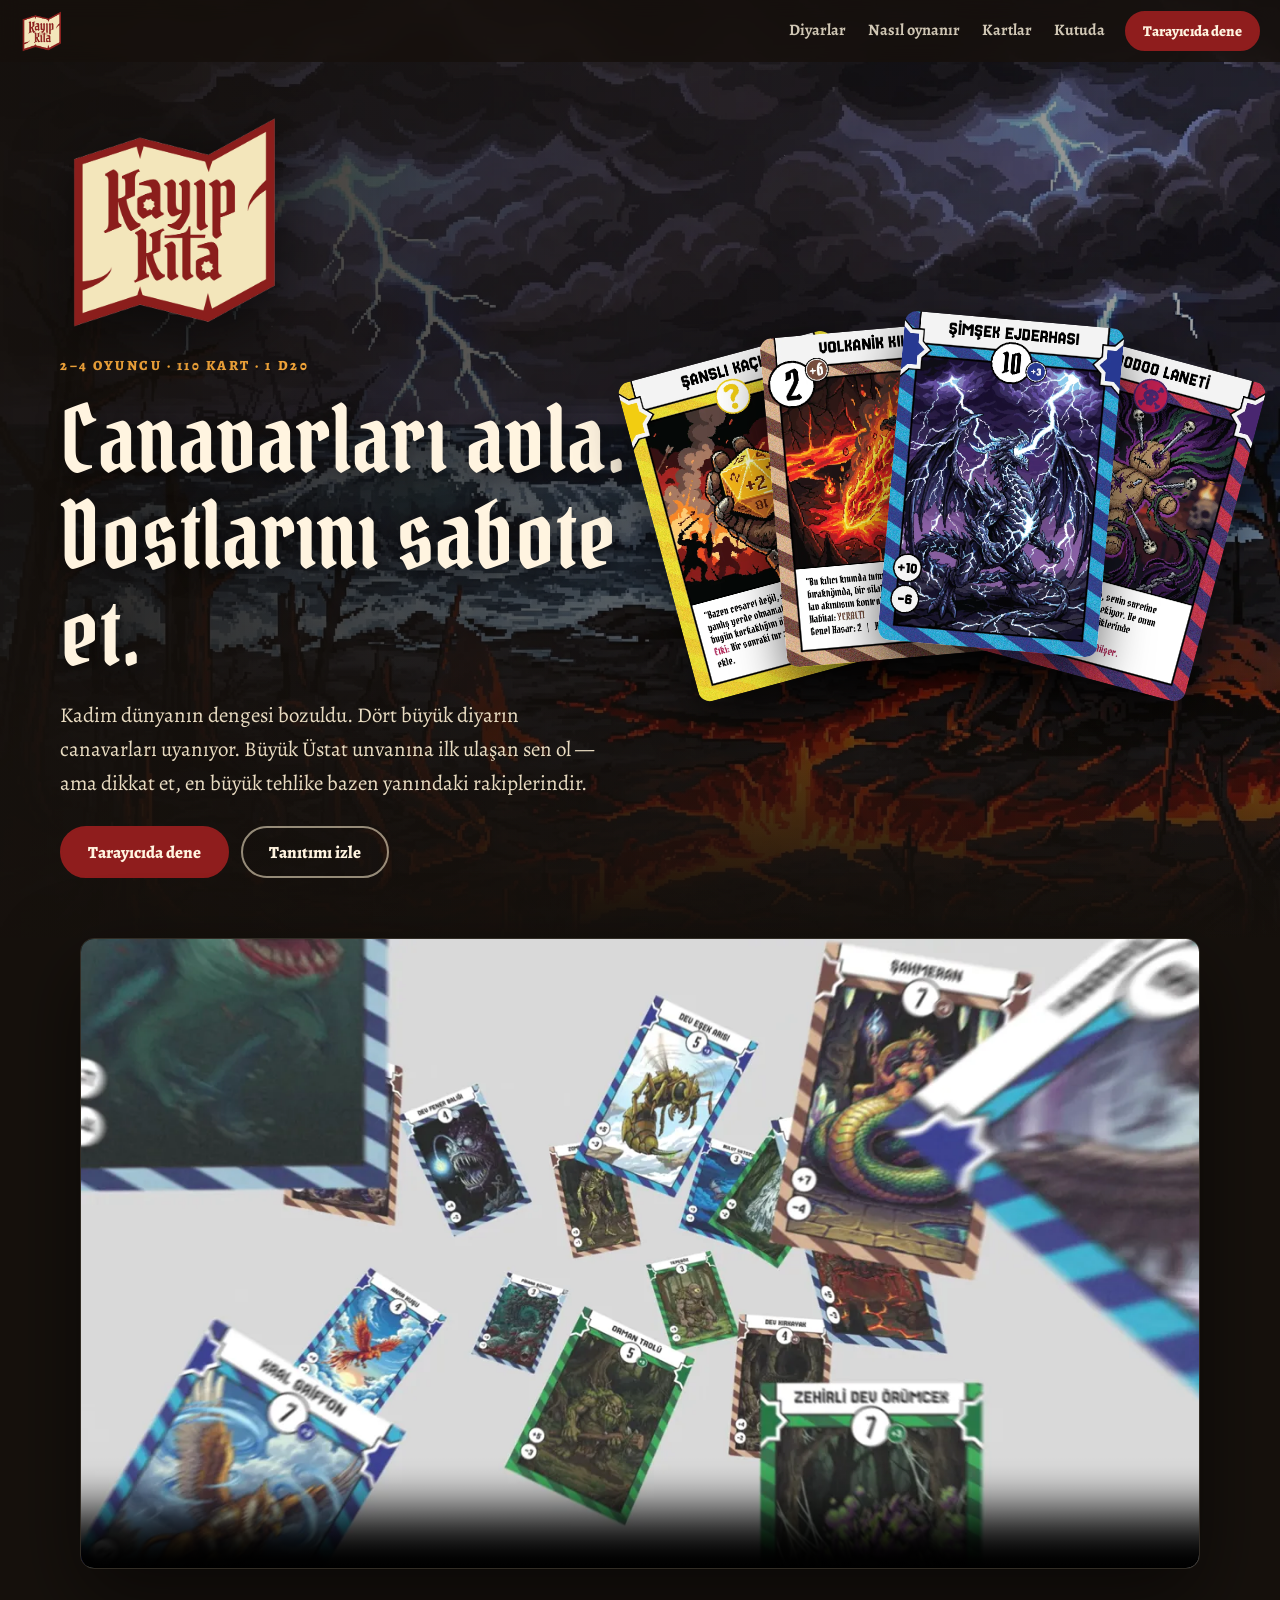
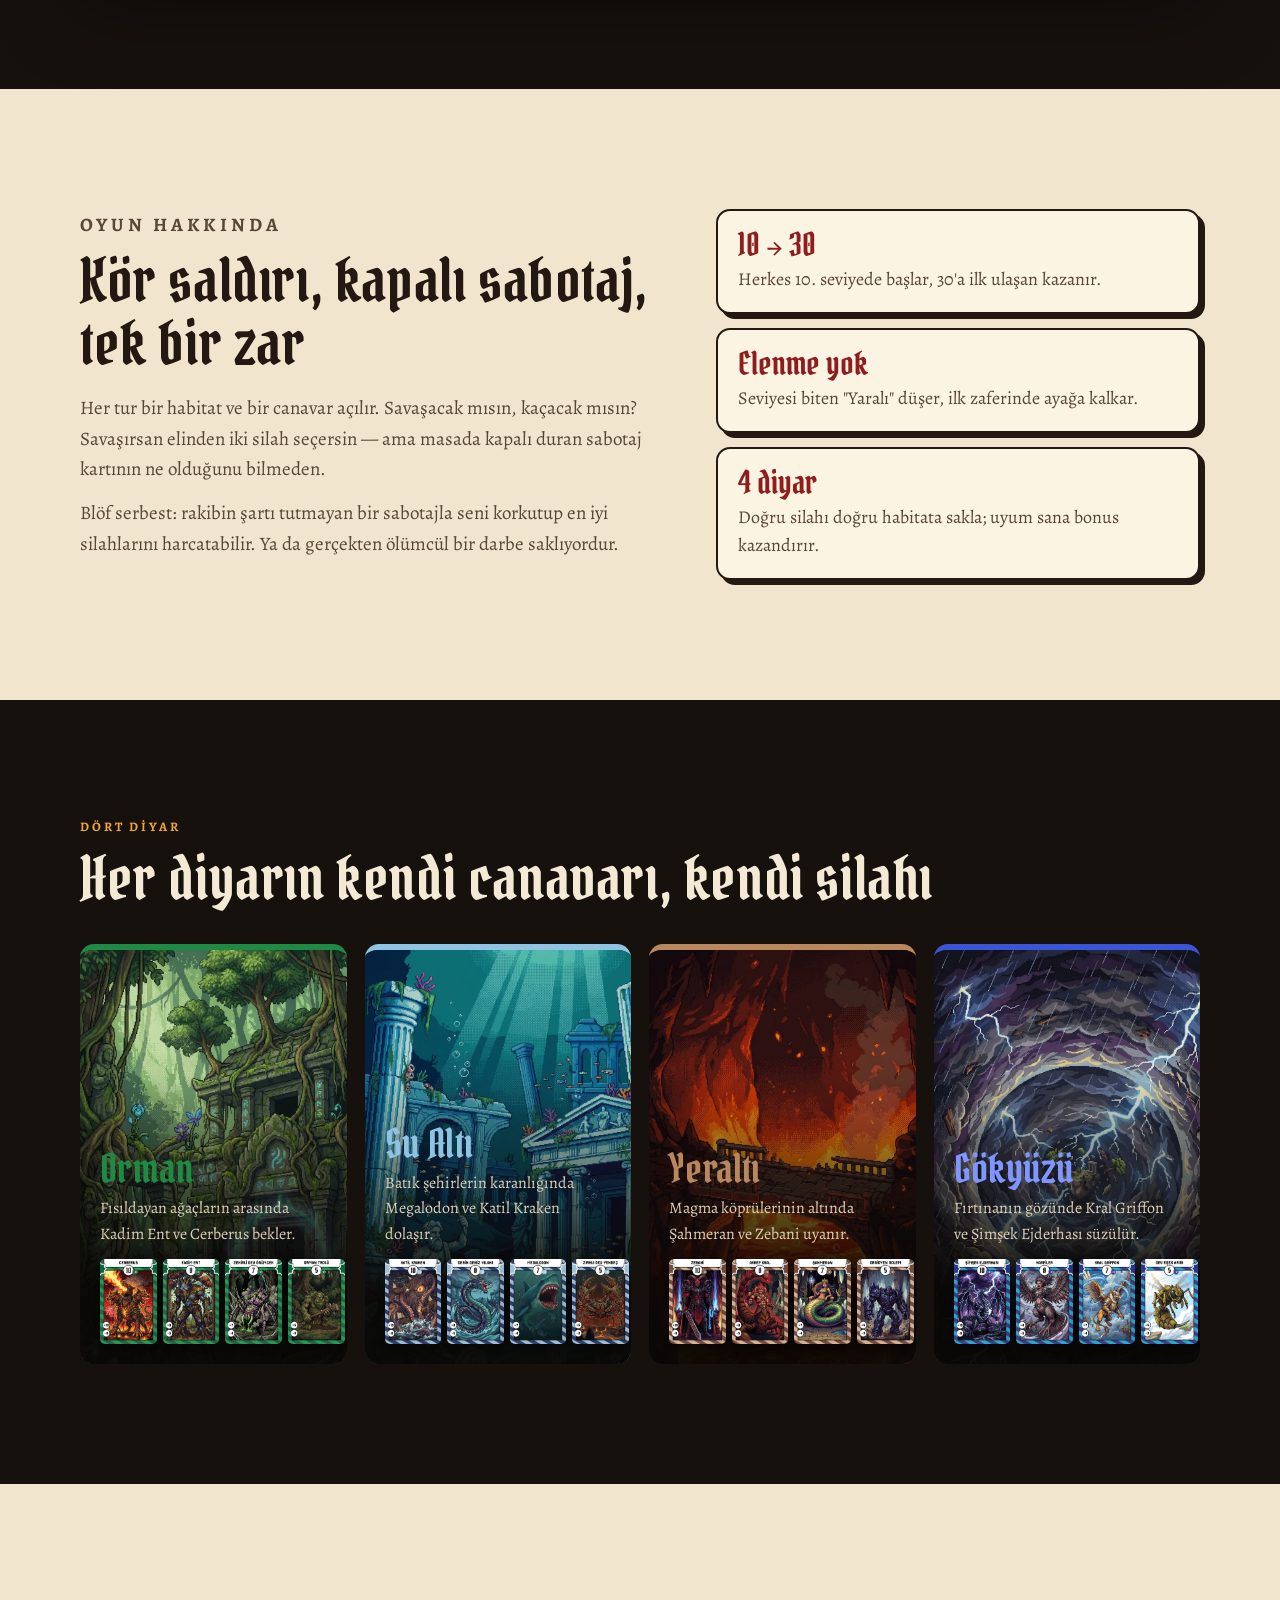
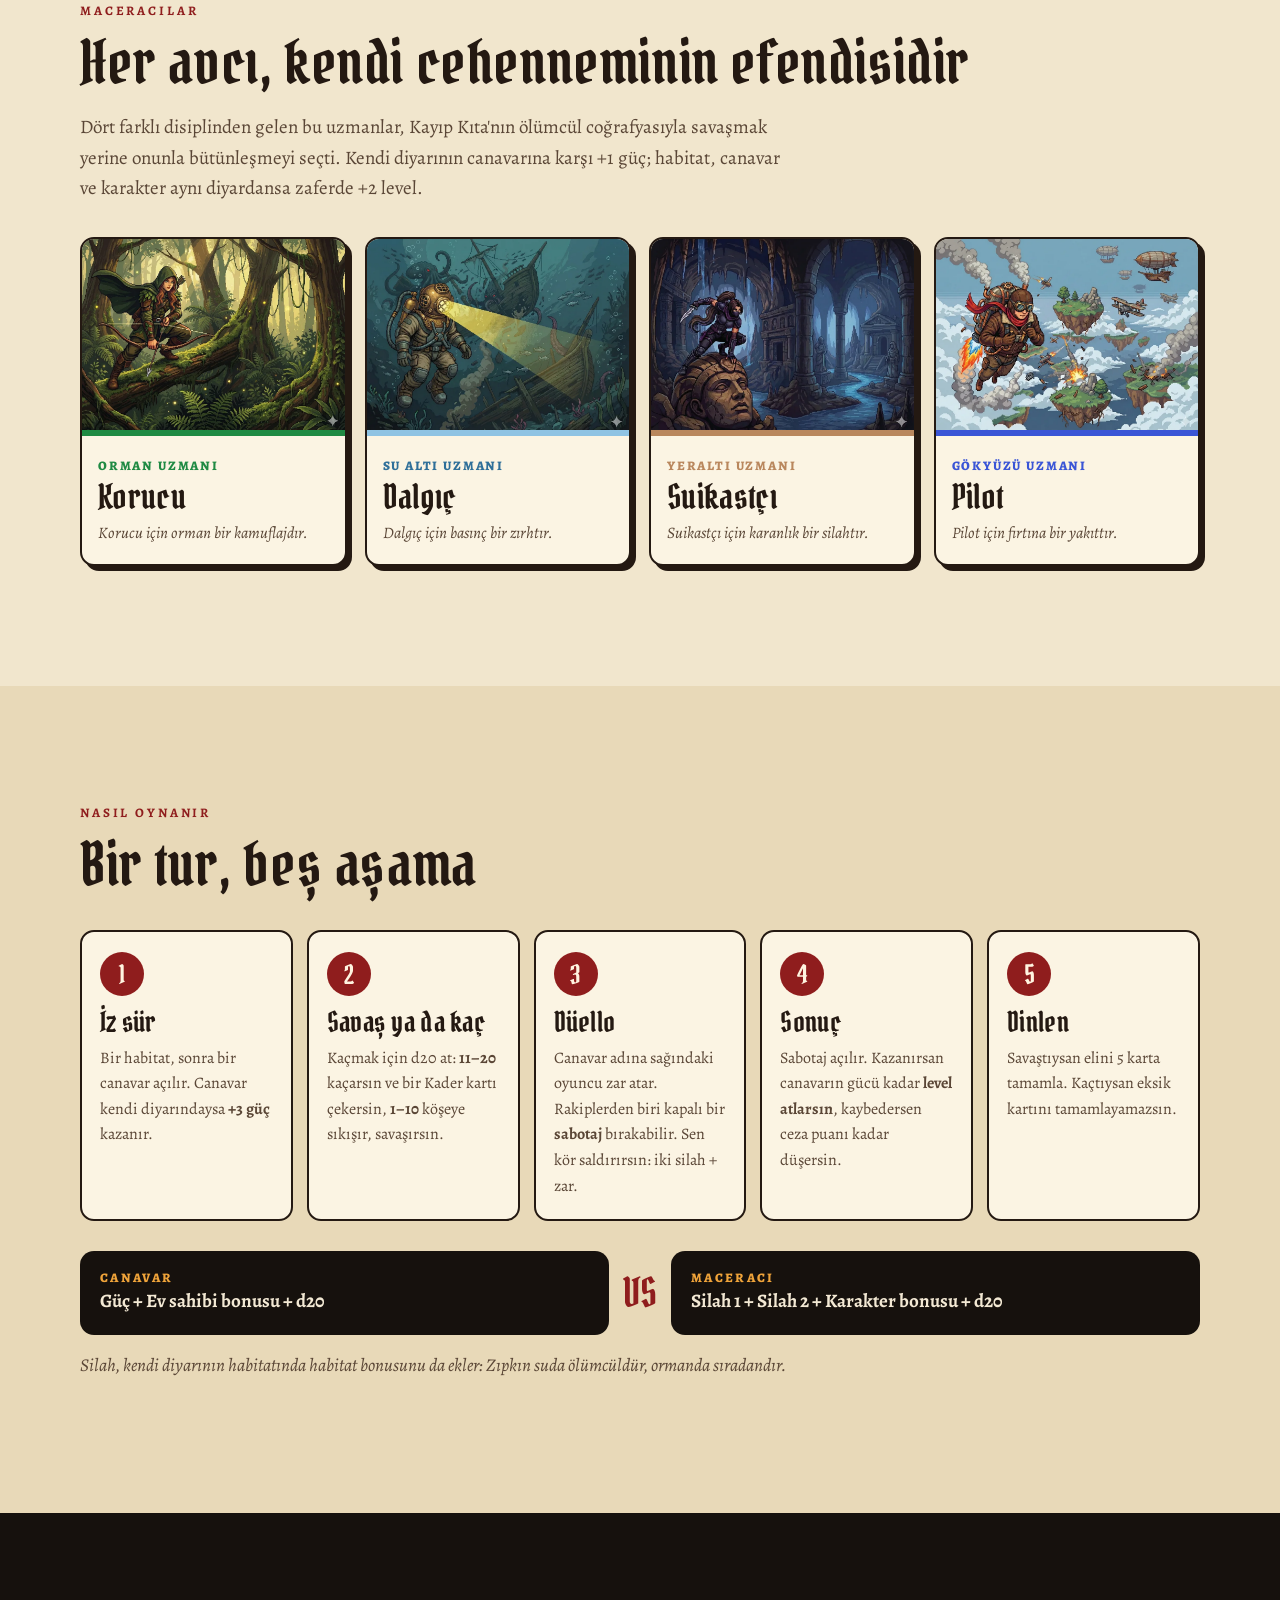
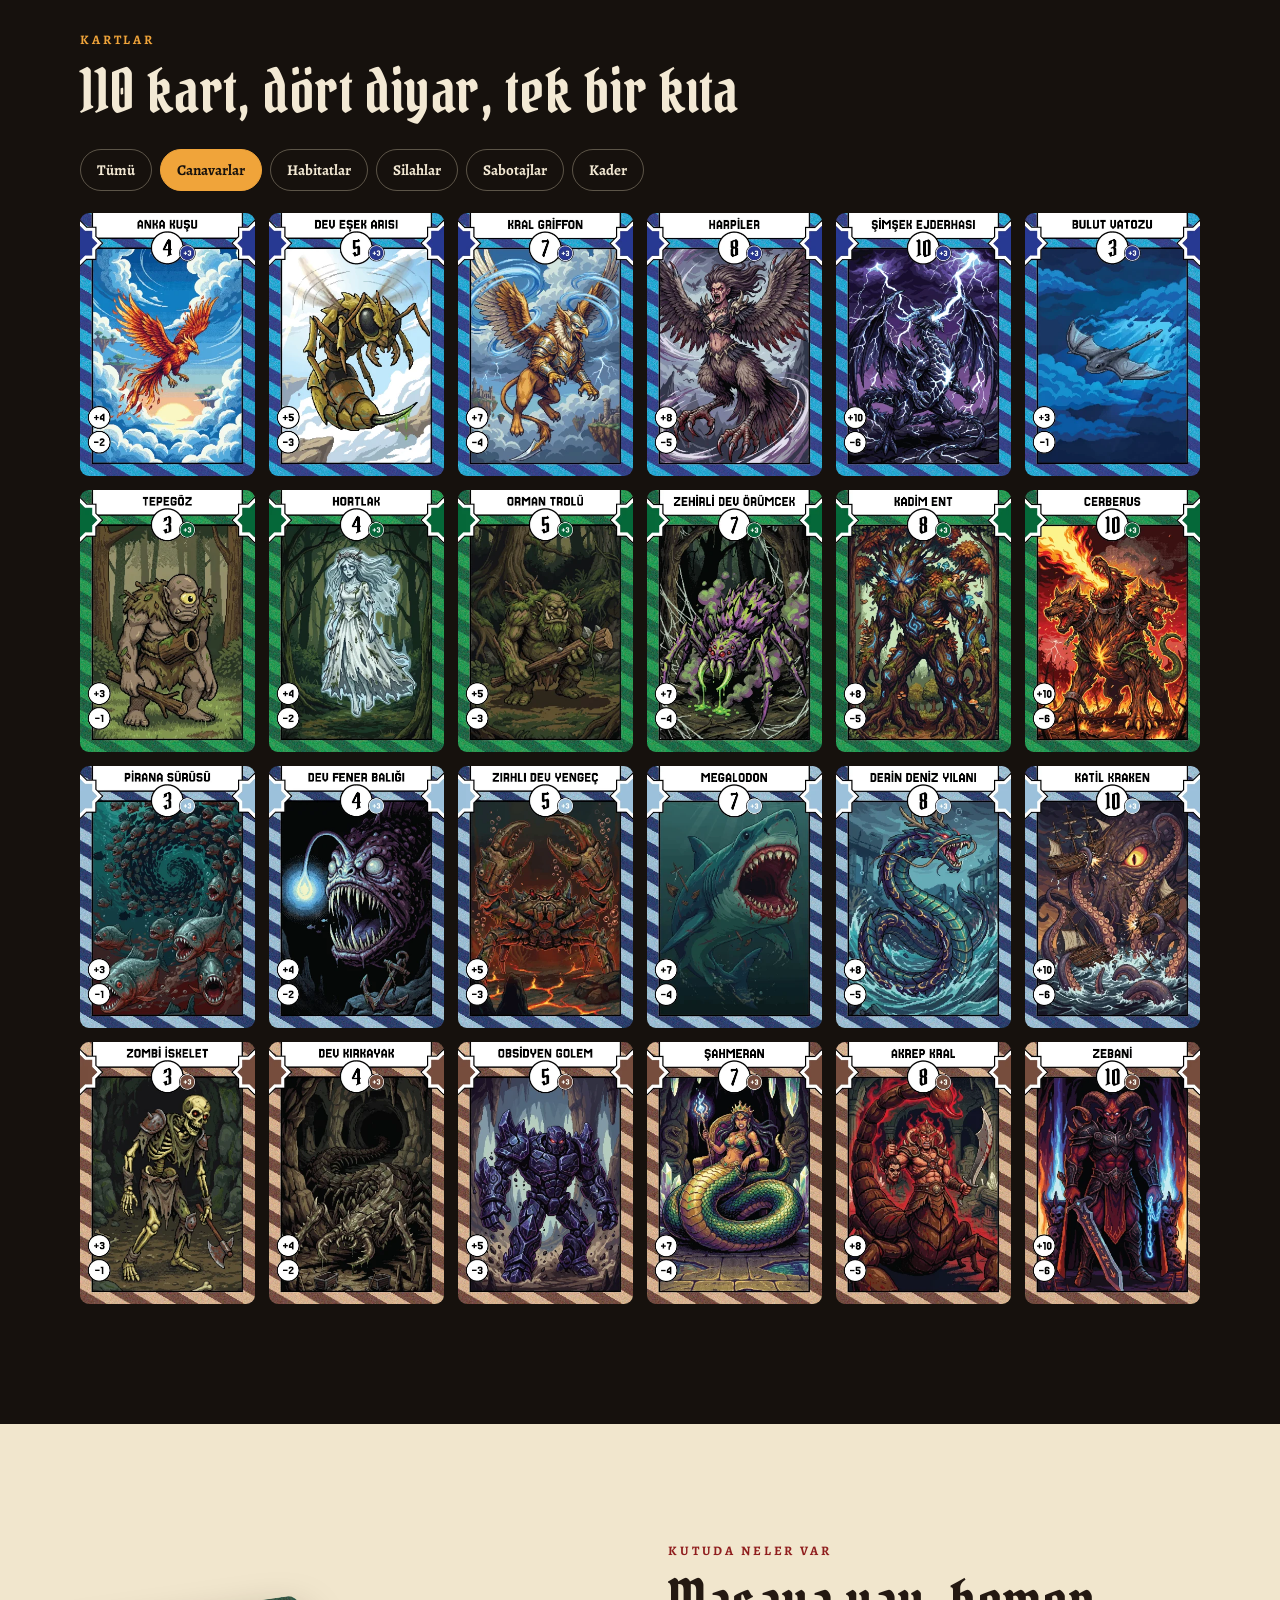
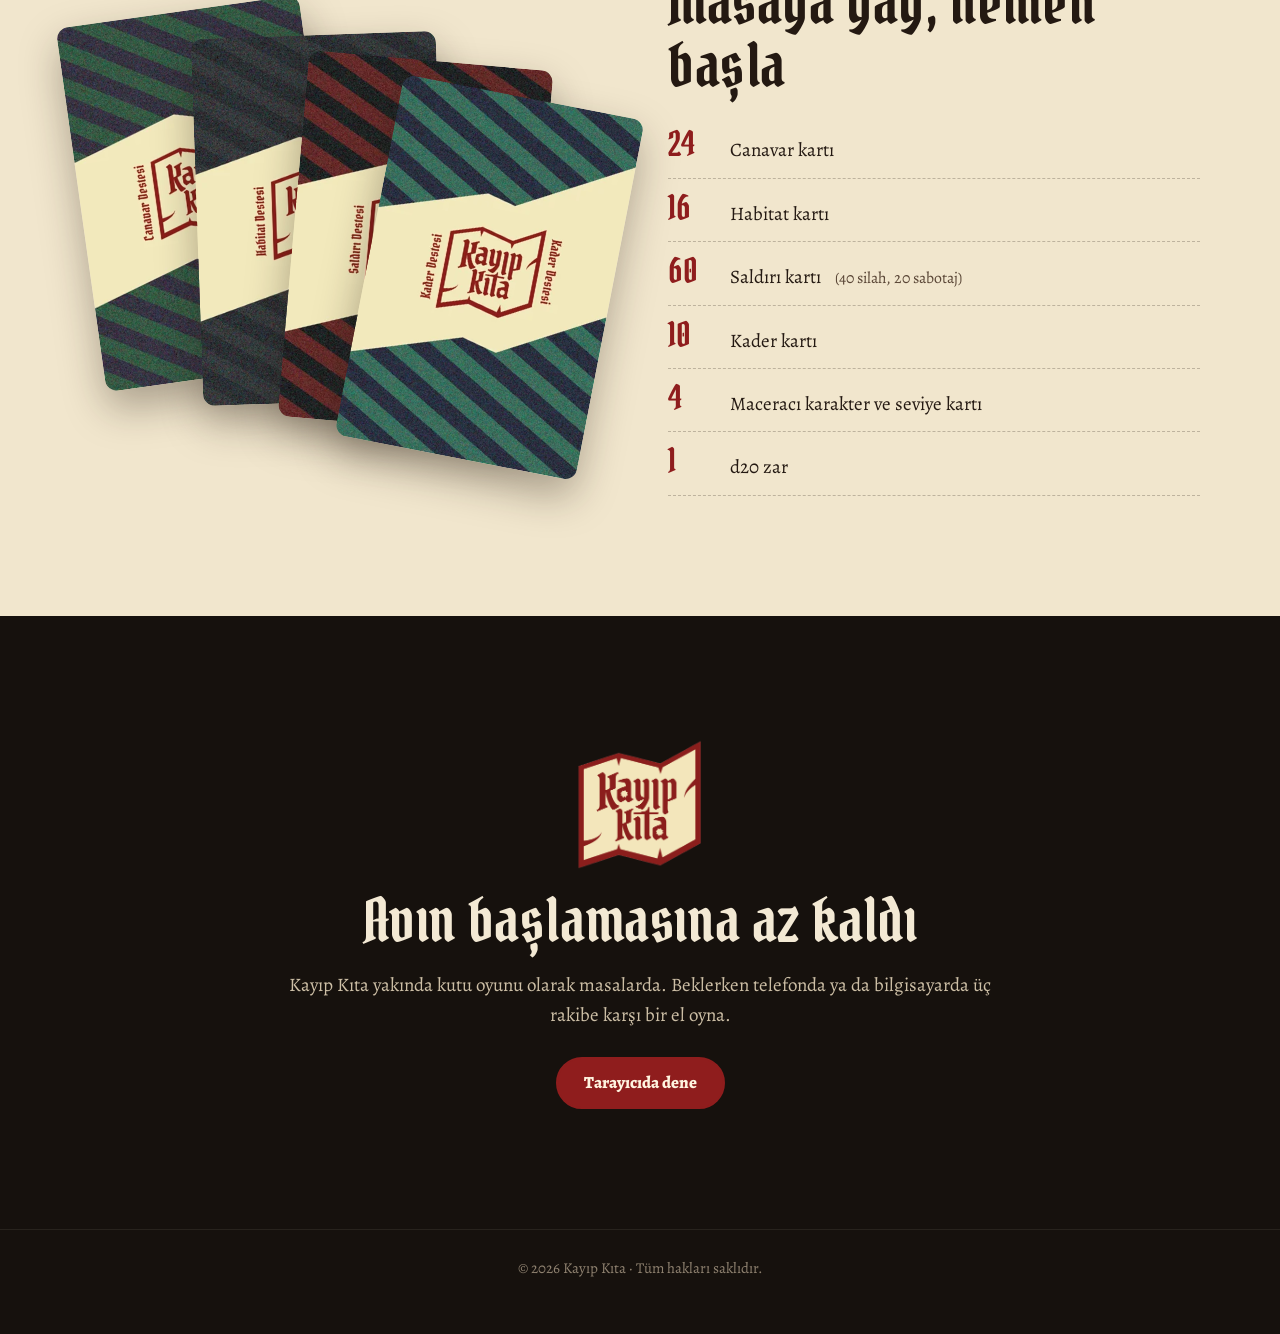
==== index.html @ 51a222e4 "Siteyi güncelle" ====
<!doctype html>
<html lang="tr">
<head>
  <meta charset="utf-8" />
  <meta name="viewport" content="width=device-width, initial-scale=1, viewport-fit=cover" />
  <title>Kayıp Kıta — Canavar avı kart oyunu</title>
  <meta name="description" content="Kayıp Kıta: 2–4 kişilik canavar avı kart oyunu. Dört diyar, 110 kart, bir d20 ve dostlarının sabotajları. Büyük Üstat unvanına ilk sen ulaş." />
  <meta property="og:title" content="Kayıp Kıta — Canavar avı kart oyunu" />
  <meta property="og:description" content="Dört diyar, 110 kart, bir d20 ve dostlarının sabotajları." />
  <meta property="og:type" content="website" />
  <meta property="og:url" content="https://muustafakaan-dotcom.github.io/kayip-kita/" />
  <meta property="og:image" content="https://muustafakaan-dotcom.github.io/kayip-kita/assets/og.jpg" />
  <meta property="og:image:width" content="1200" />
  <meta property="og:image:height" content="626" />
  <meta name="twitter:card" content="summary_large_image" />
  <meta name="theme-color" content="#16110d" />
  <link rel="icon" href="assets/logo.png" />
  <link rel="preconnect" href="https://fonts.googleapis.com" />
  <link rel="preconnect" href="https://fonts.gstatic.com" crossorigin />
  <link href="https://fonts.googleapis.com/css2?family=Alegreya:ital,wght@0,400;0,500;0,700;0,800;1,400&family=Pirata+One&display=swap" rel="stylesheet" />
  <link rel="stylesheet" href="site.css" />
</head>
<body>
  <header class="nav">
    <a href="#" class="nav-logo" aria-label="Kayıp Kıta"><img src="assets/logo.png" alt="" width="44" height="42" /></a>
    <nav>
      <a href="#diyarlar">Diyarlar</a>
      <a href="#nasil">Nasıl oynanır</a>
      <a href="#kartlar">Kartlar</a>
      <a href="#kutu">Kutuda</a>
    </nav>
    <a class="btn btn-small" href="oyna/">Tarayıcıda dene</a>
  </header>

  <!-- HERO -->
  <section class="hero">
    <div class="hero-bg" aria-hidden="true"></div>
    <div class="hero-in">
      <img class="hero-logo" src="assets/logo.png" alt="Kayıp Kıta" width="300" height="289" />
      <p class="kicker">2–4 oyuncu · 110 kart · 1 d20</p>
      <h1>Canavarları avla.<br />Dostlarını sabote et.</h1>
      <p class="lead">Kadim dünyanın dengesi bozuldu. Dört büyük diyarın canavarları uyanıyor. Büyük Üstat unvanına ilk ulaşan sen ol — ama dikkat et, en büyük tehlike bazen yanındaki rakiplerindir.</p>
      <div class="cta">
        <a class="btn" href="oyna/">Tarayıcıda dene</a>
        <a class="btn btn-ghost" href="#video">Tanıtımı izle</a>
      </div>
    </div>
    <div class="hero-fan" aria-hidden="true">
      <img src="assets/cards-hd/f-skacis.webp" alt="" style="--x:-1.5;--r:-15deg;--y:22px;z-index:1" />
      <img src="assets/cards-hd/w-volkanik-kilic.webp" alt="" style="--x:-0.5;--r:-5deg;--y:0px;z-index:2" />
      <img src="assets/cards-hd/s-vudu.webp" alt="" style="--x:1.5;--r:15deg;--y:22px;z-index:3" />
      <img src="assets/cards-hd/m-simsek-ejderhasi.webp" alt="" style="--x:0.5;--r:5deg;--y:-10px;z-index:4" />
    </div>
  </section>

  <!-- VIDEO -->
  <section class="sec sec-dark" id="video">
    <div class="wrap">
      <div class="video">
        <video src="assets/video/promo.mp4" poster="assets/video/promo-poster.webp" controls playsinline preload="none" muted></video>
      </div>
    </div>
  </section>

  <!-- PITCH -->
  <section class="sec">
    <div class="wrap pitch">
      <div>
        <p class="eyebrow">Oyun hakkında</p>
        <h2>Kör saldırı, kapalı sabotaj, tek bir zar</h2>
        <p>Her tur bir habitat ve bir canavar açılır. Savaşacak mısın, kaçacak mısın? Savaşırsan elinden iki silah seçersin — ama masada kapalı duran sabotaj kartının ne olduğunu bilmeden.</p>
        <p>Blöf serbest: rakibin şartı tutmayan bir sabotajla seni korkutup en iyi silahlarını harcatabilir. Ya da gerçekten ölümcül bir darbe saklıyordur.</p>
      </div>
      <ul class="facts">
        <li><b>10 → 30</b><span>Herkes 10. seviyede başlar, 30'a ilk ulaşan kazanır.</span></li>
        <li><b>Elenme yok</b><span>Seviyesi biten "Yaralı" düşer, ilk zaferinde ayağa kalkar.</span></li>
        <li><b>4 diyar</b><span>Doğru silahı doğru habitata sakla; uyum sana bonus kazandırır.</span></li>
      </ul>
    </div>
  </section>

  <!-- REALMS -->
  <section class="sec sec-dark" id="diyarlar">
    <div class="wrap">
      <p class="eyebrow">Dört diyar</p>
      <h2>Her diyarın kendi canavarı, kendi silahı</h2>
      <div class="realms" id="realms"></div>
    </div>
  </section>

  <!-- CHARACTERS -->
  <section class="sec">
    <div class="wrap">
      <p class="eyebrow">Maceracılar</p>
      <h2>Her avcı, kendi cehenneminin efendisidir</h2>
      <p class="sub">Dört farklı disiplinden gelen bu uzmanlar, Kayıp Kıta'nın ölümcül coğrafyasıyla savaşmak yerine onunla bütünleşmeyi seçti. Kendi diyarının canavarına karşı +1 güç; habitat, canavar ve karakter aynı diyardansa zaferde +2 level.</p>
      <div class="chars" id="chars"></div>
    </div>
  </section>

  <!-- HOW TO PLAY -->
  <section class="sec sec-paper" id="nasil">
    <div class="wrap">
      <p class="eyebrow">Nasıl oynanır</p>
      <h2>Bir tur, beş aşama</h2>
      <ol class="steps">
        <li>
          <span class="n">1</span>
          <h3>İz sür</h3>
          <p>Bir habitat, sonra bir canavar açılır. Canavar kendi diyarındaysa <b>+3 güç</b> kazanır.</p>
        </li>
        <li>
          <span class="n">2</span>
          <h3>Savaş ya da kaç</h3>
          <p>Kaçmak için d20 at: <b>11–20</b> kaçarsın ve bir Kader kartı çekersin, <b>1–10</b> köşeye sıkışır, savaşırsın.</p>
        </li>
        <li>
          <span class="n">3</span>
          <h3>Düello</h3>
          <p>Canavar adına sağındaki oyuncu zar atar. Rakiplerden biri kapalı bir <b>sabotaj</b> bırakabilir. Sen kör saldırırsın: iki silah + zar.</p>
        </li>
        <li>
          <span class="n">4</span>
          <h3>Sonuç</h3>
          <p>Sabotaj açılır. Kazanırsan canavarın gücü kadar <b>level atlarsın</b>, kaybedersen ceza puanı kadar düşersin.</p>
        </li>
        <li>
          <span class="n">5</span>
          <h3>Dinlen</h3>
          <p>Savaştıysan elini 5 karta tamamla. Kaçtıysan eksik kartını tamamlayamazsın.</p>
        </li>
      </ol>
      <div class="formula">
        <div><span>Canavar</span><b>Güç + Ev sahibi bonusu + d20</b></div>
        <div class="vs">VS</div>
        <div><span>Maceracı</span><b>Silah 1 + Silah 2 + Karakter bonusu + d20</b></div>
      </div>
      <p class="note">Silah, kendi diyarının habitatında habitat bonusunu da ekler: Zıpkın suda ölümcüldür, ormanda sıradandır.</p>
    </div>
  </section>

  <!-- CARDS -->
  <section class="sec sec-dark" id="kartlar">
    <div class="wrap">
      <p class="eyebrow">Kartlar</p>
      <h2>110 kart, dört diyar, tek bir kıta</h2>
      <div class="filters" id="filters" role="tablist"></div>
      <div class="gallery" id="gallery"></div>
    </div>
  </section>

  <!-- BOX -->
  <section class="sec" id="kutu">
    <div class="wrap box">
      <div class="box-art">
        <img src="assets/backs/monster.webp" alt="Canavar destesi kart arkası" />
        <img src="assets/backs/habitat.webp" alt="Habitat destesi kart arkası" />
        <img src="assets/backs/attack.webp" alt="Saldırı destesi kart arkası" />
        <img src="assets/backs/fate.webp" alt="Kader destesi kart arkası" />
      </div>
      <div>
        <p class="eyebrow">Kutuda neler var</p>
        <h2>Masaya yay, hemen başla</h2>
        <ul class="contents">
          <li><b>24</b> Canavar kartı</li>
          <li><b>16</b> Habitat kartı</li>
          <li><b>60</b> Saldırı kartı <small>(40 silah, 20 sabotaj)</small></li>
          <li><b>10</b> Kader kartı</li>
          <li><b>4</b> Maceracı karakter ve seviye kartı</li>
          <li><b>1</b> d20 zar</li>
        </ul>
      </div>
    </div>
  </section>

  <!-- CTA -->
  <section class="sec sec-dark final">
    <div class="wrap">
      <img src="assets/logo.png" alt="" width="140" height="135" />
      <h2>Avın başlamasına az kaldı</h2>
      <p class="sub">Kayıp Kıta yakında kutu oyunu olarak masalarda. Beklerken telefonda ya da bilgisayarda üç rakibe karşı bir el oyna.</p>
      <div class="cta">
        <a class="btn" href="oyna/">Tarayıcıda dene</a>
      </div>
    </div>
  </section>

  <footer class="foot">
    <p>© 2026 Kayıp Kıta · Tüm hakları saklıdır.</p>
  </footer>

  <div class="lightbox" id="lightbox" hidden>
    <button class="lb-close" aria-label="Kapat">×</button>
    <img alt="" />
    <p></p>
  </div>

  <script src="assets/cards.js"></script>
  <script src="site.js"></script>
</body>
</html>
---- site.css ----
:root {
  --paper: #f1e6cd;
  --paper-2: #e8d9b8;
  --ink: #241912;
  --ink-2: #5a4636;
  --night: #16110d;
  --night-2: #221a14;
  --red: #8f1d1d;
  --red-2: #b0302a;
  --amber: #f0a43a;
  --orman: #1f8a43;
  --su: #8fc3e3;
  --yer: #b9875d;
  --gok: #3a55d6;
  --gok-light: #7f95ff;
  --display: 'Pirata One', 'Alegreya', serif;
  --body: 'Alegreya', Georgia, serif;
  --r: 14px;
}
* { box-sizing: border-box; }
html { scroll-behavior: smooth; }
body { margin: 0; background: var(--paper); color: var(--ink); font: 18px/1.6 var(--body); -webkit-font-smoothing: antialiased; overflow-x: hidden; }
img { max-width: 100%; display: block; }
a { color: inherit; }
h1, h2, h3 { font-family: var(--display); font-weight: 400; line-height: 1.05; margin: 0; letter-spacing: 0.01em; }
h2 { font-size: clamp(36px, 6vw, 60px); margin-bottom: 18px; }
h3 { font-size: 28px; }
p { margin: 0 0 14px; }
.wrap { max-width: 1160px; margin: 0 auto; padding: 0 20px; }
.sec { padding: clamp(64px, 10vw, 120px) 0; position: relative; }
.sec-dark { background: var(--night); color: #f3e9d4; }
.sec-paper { background: var(--paper-2); }
.eyebrow { font: 700 13px/1 var(--body); letter-spacing: 0.22em; text-transform: uppercase; color: var(--red); margin-bottom: 14px; }
.sec-dark .eyebrow { color: var(--amber); }
.sub { max-width: 720px; color: var(--ink-2); font-size: 19px; }
.sec-dark .sub { color: #cdbfa6; }

/* Buttons */
.btn { display: inline-flex; align-items: center; justify-content: center; min-height: 52px; padding: 0 26px; border-radius: 999px; background: var(--red); color: #fff4e0; font: 800 17px var(--body); text-decoration: none; border: 2px solid var(--red); transition: transform 0.15s, background 0.15s; }
.btn:hover { background: var(--red-2); border-color: var(--red-2); transform: translateY(-2px); }
.btn-ghost { background: transparent; border-color: rgba(255, 240, 210, 0.55); color: #fff4e0; }
.btn-ghost:hover { background: rgba(255, 240, 210, 0.12); border-color: #fff4e0; }
.btn-small { min-height: 40px; padding: 0 16px; font-size: 15px; }

/* Nav */
.nav { position: fixed; inset: 0 0 auto; z-index: 20; display: flex; align-items: center; gap: 20px; padding: 10px 20px; background: rgba(22, 17, 13, 0.82); backdrop-filter: blur(10px); color: #f3e9d4; }
.nav nav { display: flex; gap: 22px; margin-left: auto; }
.nav nav a { text-decoration: none; font-weight: 700; font-size: 16px; opacity: 0.85; }
.nav nav a:hover { opacity: 1; color: var(--amber); }
@media (max-width: 760px) { .nav nav { display: none; } .nav .btn-small { margin-left: auto; } }

/* Hero */
.hero { position: relative; min-height: min(100svh, 860px); display: grid; grid-template-columns: 1.05fr 1fr; align-items: center; gap: 20px; padding: 110px max(20px, calc((100vw - 1160px) / 2)) 60px; color: #fff4e0; overflow: hidden; background: var(--night); }
.hero-bg { position: absolute; inset: 0; background: linear-gradient(90deg, rgba(22, 17, 13, 0.92) 0%, rgba(22, 17, 13, 0.6) 55%, rgba(22, 17, 13, 0.35) 100%), linear-gradient(0deg, var(--night) 0%, transparent 30%), url('assets/hero.webp') center / cover; }
.hero-in { position: relative; }
.hero-logo { width: clamp(150px, 20vw, 230px); height: auto; margin-bottom: 24px; filter: drop-shadow(0 12px 30px rgba(0, 0, 0, 0.55)); animation: float 6s ease-in-out infinite; }
.kicker { font-weight: 800; letter-spacing: 0.18em; text-transform: uppercase; font-size: 14px; color: var(--amber); }
.hero h1 { font-size: clamp(46px, 7.4vw, 92px); margin: 6px 0 18px; text-shadow: 0 4px 24px rgba(0, 0, 0, 0.6); }
.lead { font-size: clamp(18px, 1.7vw, 21px); max-width: 540px; color: #e9dcc2; }
.cta { display: flex; flex-wrap: wrap; gap: 12px; margin-top: 26px; }
.hero-fan { position: relative; height: min(68vh, 600px); }
.hero-fan { --gap: 118px; }
.hero-fan img { position: absolute; left: 50%; top: 50%; width: min(40%, 220px); border-radius: 12px; box-shadow: 0 24px 50px rgba(0, 0, 0, 0.6); transform: translate(-50%, -50%) translateX(calc(var(--x) * var(--gap))) translateY(var(--y)) rotate(var(--r)); transition: transform 0.5s cubic-bezier(.2,.8,.2,1); }
.hero-fan:hover { --gap: 140px; }
.hero-fan img:hover { transform: translate(-50%, -50%) translateX(calc(var(--x) * var(--gap))) translateY(calc(var(--y) - 24px)) rotate(var(--r)) scale(1.04); }
@keyframes float { 50% { transform: translateY(-8px); } }
@media (max-width: 860px) {
  .hero { grid-template-columns: 1fr; text-align: center; padding-top: 90px; }
  .hero-logo { margin: 0 auto 18px; }
  .lead { margin: 0 auto 14px; }
  .cta { justify-content: center; }
  .hero-fan { height: 300px; order: 2; --gap: 74px; }
  .hero-fan:hover { --gap: 74px; }
  .hero-fan img { width: 132px; }
}

/* Video */
.video { border-radius: var(--r); overflow: hidden; box-shadow: 0 30px 80px rgba(0, 0, 0, 0.5); border: 1px solid rgba(255, 240, 210, 0.12); }
.video video { width: 100%; display: block; aspect-ratio: 16 / 9; background: #000; }
#video { padding-top: 0; }

/* Pitch */
.pitch { display: grid; grid-template-columns: 1.2fr 1fr; gap: 56px; align-items: center; }
.pitch p { font-size: 19px; color: var(--ink-2); }
.facts { list-style: none; margin: 0; padding: 0; display: grid; gap: 14px; }
.facts li { background: #fbf4e3; border: 2px solid var(--ink); border-radius: var(--r); padding: 18px 20px; box-shadow: 5px 5px 0 var(--ink); }
.facts b { font-family: var(--display); font-weight: 400; font-size: 32px; color: var(--red); display: block; line-height: 1; margin-bottom: 4px; }
.facts span { color: var(--ink-2); }
@media (max-width: 860px) { .pitch { grid-template-columns: 1fr; gap: 30px; } }

/* Realms */
.realms { display: grid; grid-template-columns: repeat(4, 1fr); gap: 18px; margin-top: 34px; }
.realm { position: relative; border-radius: var(--r); overflow: hidden; min-height: 420px; display: flex; flex-direction: column; justify-content: flex-end; padding: 20px; color: #fff4e0; border-top: 6px solid var(--c); isolation: isolate; }
.realm::before { content: ''; position: absolute; inset: 0; background: var(--img) center 20% / cover; z-index: -2; transition: transform 0.6s; }
.realm::after { content: ''; position: absolute; inset: 0; background: linear-gradient(0deg, rgba(10, 8, 6, 0.96) 18%, rgba(10, 8, 6, 0.1) 70%); z-index: -1; }
.realm:hover::before { transform: scale(1.06); }
.realm h3 { font-size: 40px; color: var(--ct, var(--c)); }
.realm p { font-size: 16px; color: #ddd0b6; margin: 6px 0 12px; }
.realm .mons { display: flex; gap: 6px; }
.realm .mons img { width: 25%; border-radius: 5px; box-shadow: 0 6px 14px rgba(0, 0, 0, 0.5); }
@media (max-width: 1000px) { .realms { grid-template-columns: repeat(2, 1fr); } }
@media (max-width: 560px) { .realms { grid-template-columns: 1fr; } .realm { min-height: 340px; } }

/* Characters */
.chars { display: grid; grid-template-columns: repeat(4, 1fr); gap: 18px; margin-top: 34px; }
.char { background: #fbf4e3; border: 2px solid var(--ink); border-radius: var(--r); overflow: hidden; box-shadow: 5px 5px 0 var(--ink); }
.char img { width: 100%; aspect-ratio: 4 / 3; object-fit: cover; border-bottom: 6px solid var(--c); }
.char div { padding: 14px 16px 18px; }
.char h3 { font-size: 34px; }
.char .tag { font-weight: 800; font-size: 13px; letter-spacing: 0.14em; text-transform: uppercase; color: var(--c2, var(--c)); }
.char p { font-size: 16px; color: var(--ink-2); margin: 6px 0 0; font-style: italic; }
@media (max-width: 1000px) { .chars { grid-template-columns: repeat(2, 1fr); } }
@media (max-width: 480px) { .chars { grid-template-columns: 1fr; } }

/* Steps */
.steps { list-style: none; padding: 0; margin: 34px 0 0; display: grid; grid-template-columns: repeat(5, 1fr); gap: 14px; counter-reset: s; }
.steps li { background: #fbf4e3; border: 2px solid var(--ink); border-radius: var(--r); padding: 20px 18px; position: relative; }
.steps .n { display: grid; place-items: center; width: 44px; height: 44px; border-radius: 50%; background: var(--red); color: #fff4e0; font: 400 26px var(--display); margin-bottom: 12px; }
.steps h3 { font-size: 28px; margin-bottom: 8px; }
.steps p { font-size: 16px; color: var(--ink-2); margin: 0; }
.formula { margin-top: 30px; display: grid; grid-template-columns: 1fr auto 1fr; gap: 14px; align-items: center; }
.formula > div:not(.vs) { background: var(--night); color: #f3e9d4; border-radius: var(--r); padding: 18px 20px; }
.formula span { display: block; font: 800 13px var(--body); letter-spacing: 0.18em; text-transform: uppercase; color: var(--amber); }
.formula b { font-size: 19px; }
.formula .vs { font: 400 40px var(--display); color: var(--red); }
.note { margin-top: 16px; color: var(--ink-2); font-style: italic; }
@media (max-width: 1000px) { .steps { grid-template-columns: repeat(2, 1fr); } .steps li:last-child { grid-column: span 2; } }
@media (max-width: 560px) { .steps { grid-template-columns: 1fr; } .steps li:last-child { grid-column: auto; } .formula { grid-template-columns: 1fr; text-align: center; } }

/* Gallery */
.filters { display: flex; flex-wrap: wrap; gap: 8px; margin: 26px 0 22px; }
.filters button { min-height: 42px; padding: 0 16px; border-radius: 999px; border: 1.5px solid rgba(255, 240, 210, 0.3); background: transparent; color: #f3e9d4; font: 700 15px var(--body); cursor: pointer; }
.filters button[aria-selected='true'] { background: var(--amber); border-color: var(--amber); color: var(--night); }
.gallery { display: grid; grid-template-columns: repeat(auto-fill, minmax(150px, 1fr)); gap: 14px; }
.gallery button { padding: 0; border: 0; background: none; cursor: zoom-in; border-radius: 9px; overflow: hidden; transition: transform 0.2s; }
.gallery button:hover { transform: translateY(-6px) rotate(-1deg); }
.gallery img { width: 100%; aspect-ratio: 341 / 511; object-fit: cover; }
@media (max-width: 480px) { .gallery { grid-template-columns: repeat(3, 1fr); gap: 8px; } }

/* Box */
.box { display: grid; grid-template-columns: 1fr 1fr; gap: 56px; align-items: center; }
.box-art { position: relative; height: 420px; }
.box-art img { position: absolute; width: 46%; border-radius: 12px; box-shadow: 0 18px 40px rgba(36, 25, 18, 0.35); }
.box-art img:nth-child(1) { left: 0; top: 0; transform: rotate(-8deg); }
.box-art img:nth-child(2) { left: 22%; top: 6%; transform: rotate(-2deg); }
.box-art img:nth-child(3) { left: 40%; top: 12%; transform: rotate(5deg); }
.box-art img:nth-child(4) { left: 54%; top: 20%; transform: rotate(11deg); }
.contents { list-style: none; padding: 0; margin: 0; }
.contents li { display: flex; align-items: baseline; gap: 14px; padding: 12px 0; border-bottom: 1.5px dashed rgba(36, 25, 18, 0.25); font-size: 19px; }
.contents b { font: 400 34px/1 var(--display); color: var(--red); min-width: 48px; }
.contents small { color: var(--ink-2); }
@media (max-width: 860px) { .box { grid-template-columns: 1fr; gap: 30px; } .box-art { height: 300px; max-width: 420px; } }

/* Final */
.final { text-align: center; }
.final img { margin: 0 auto 18px; }
.final .sub { margin: 0 auto; }
.final .cta { justify-content: center; }
.foot { background: var(--night); color: #8f8270; text-align: center; padding: 26px 20px 40px; font-size: 15px; border-top: 1px solid rgba(255, 240, 210, 0.08); }

/* Lightbox */
.lightbox { position: fixed; inset: 0; z-index: 50; background: rgba(10, 8, 6, 0.9); display: grid; place-items: center; align-content: center; gap: 14px; padding: 20px; cursor: zoom-out; }
.lightbox[hidden] { display: none; }
.lightbox img { max-height: 80vh; width: min(90vw, 480px); height: auto; object-fit: contain; border-radius: 14px; box-shadow: 0 30px 80px #000; }
.lightbox p { color: #f3e9d4; max-width: 420px; text-align: center; margin: 0; }
.lb-close { position: absolute; top: 14px; right: 16px; width: 48px; height: 48px; border-radius: 50%; border: 0; background: rgba(255, 240, 210, 0.15); color: #fff; font-size: 30px; cursor: pointer; }

@media (prefers-reduced-motion: reduce) { * { animation: none !important; transition: none !important; } html { scroll-behavior: auto; } }
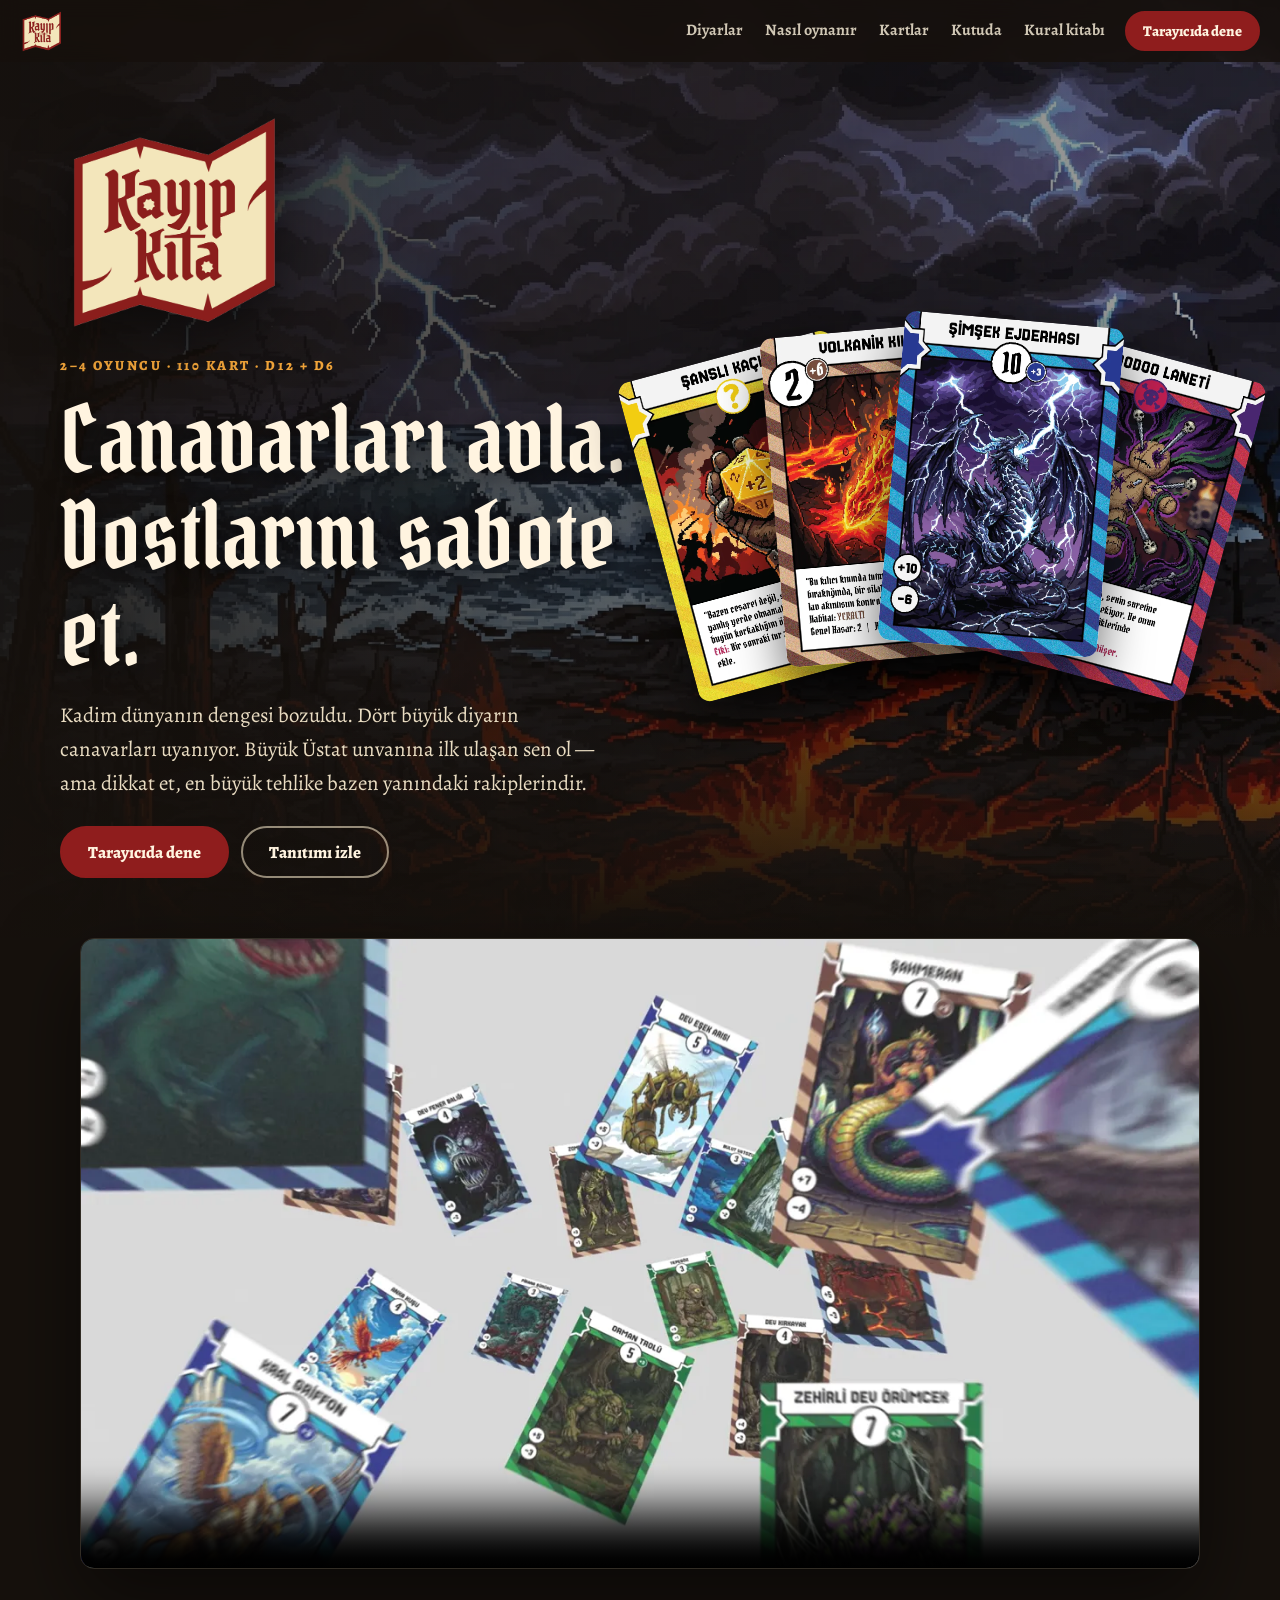
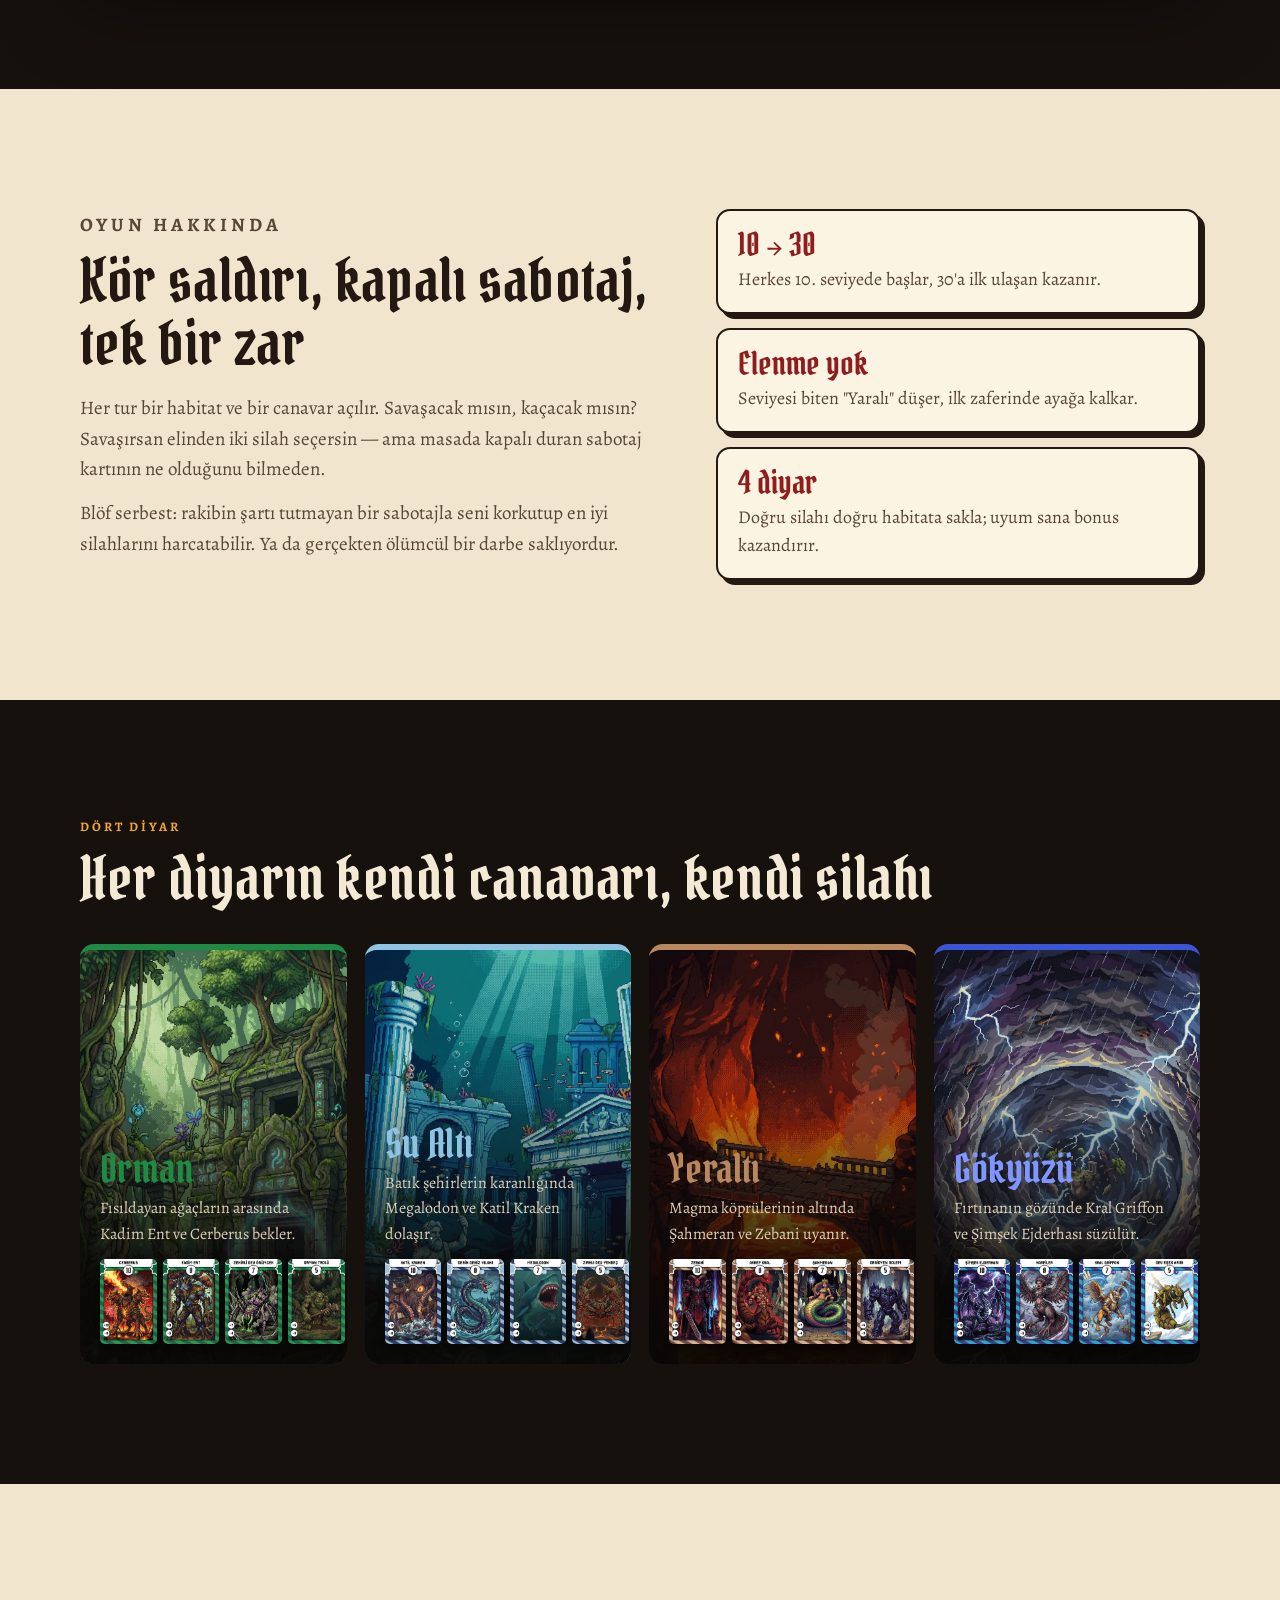
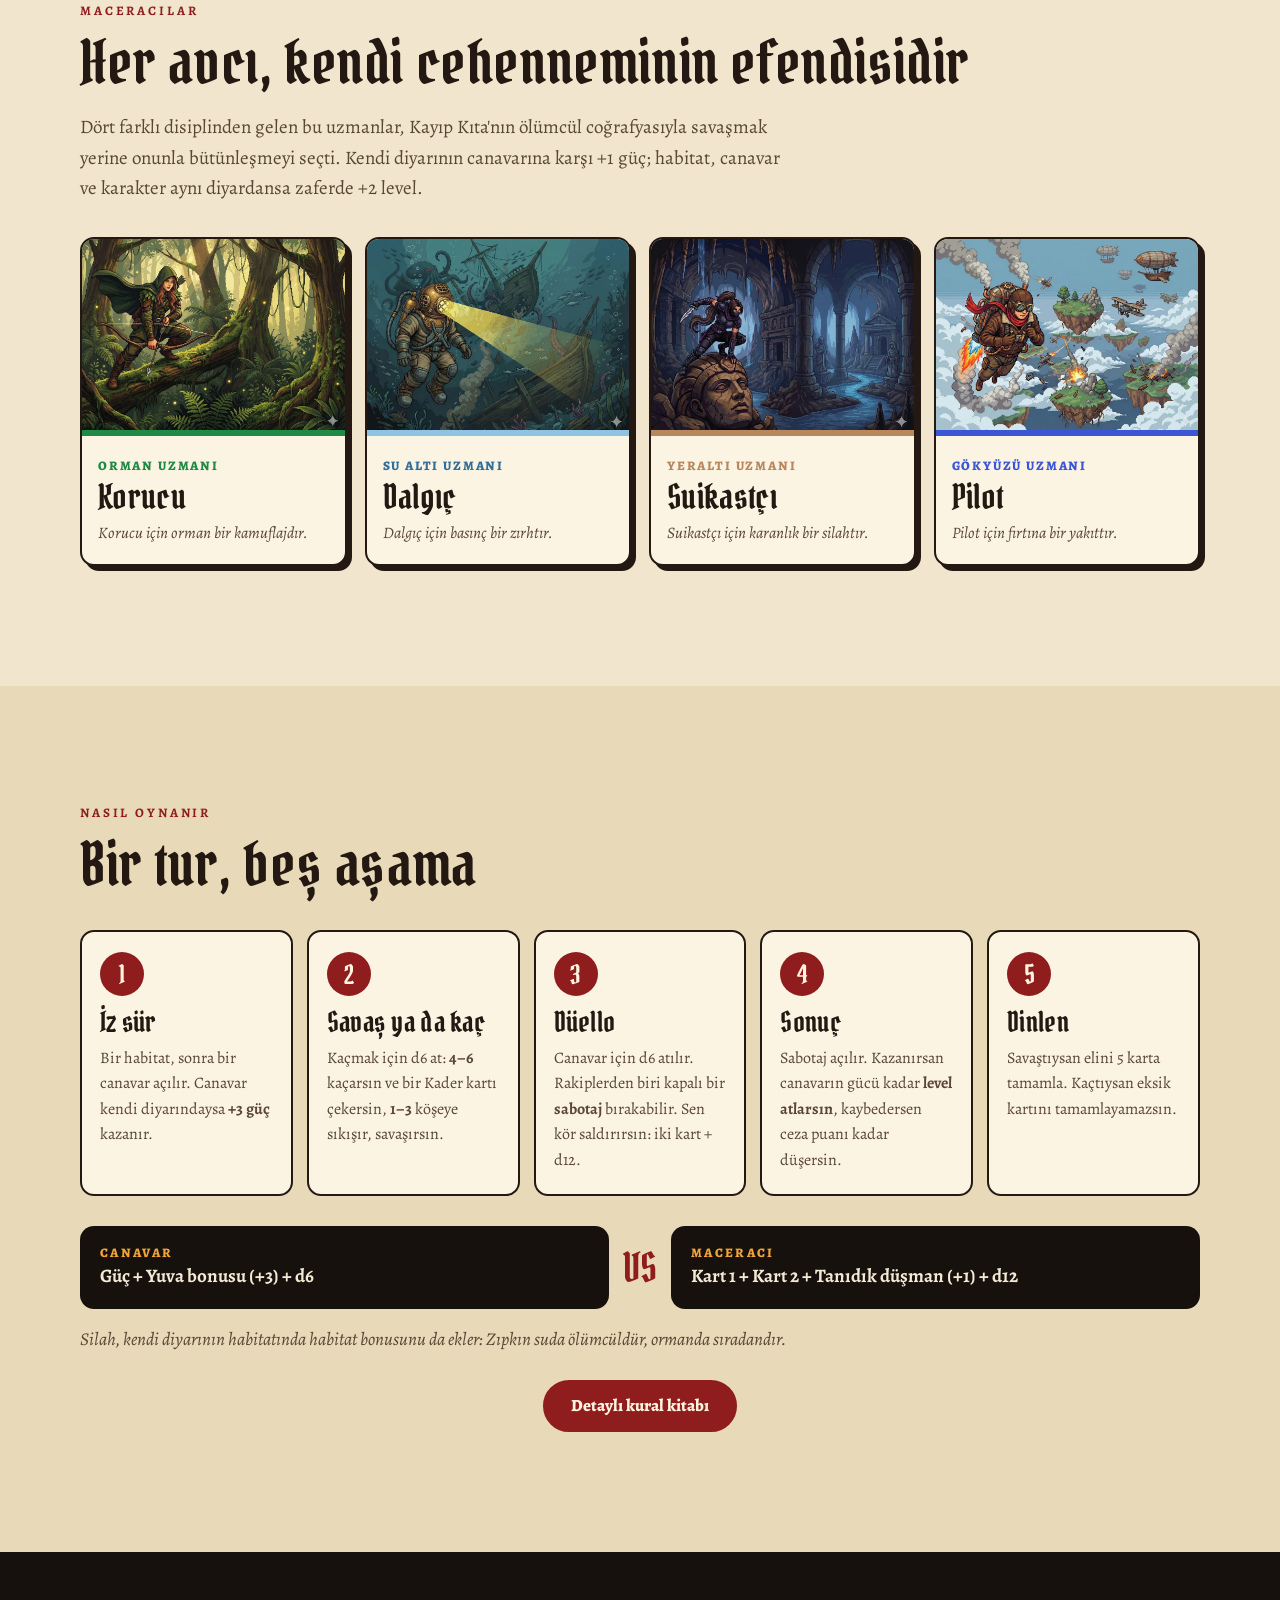
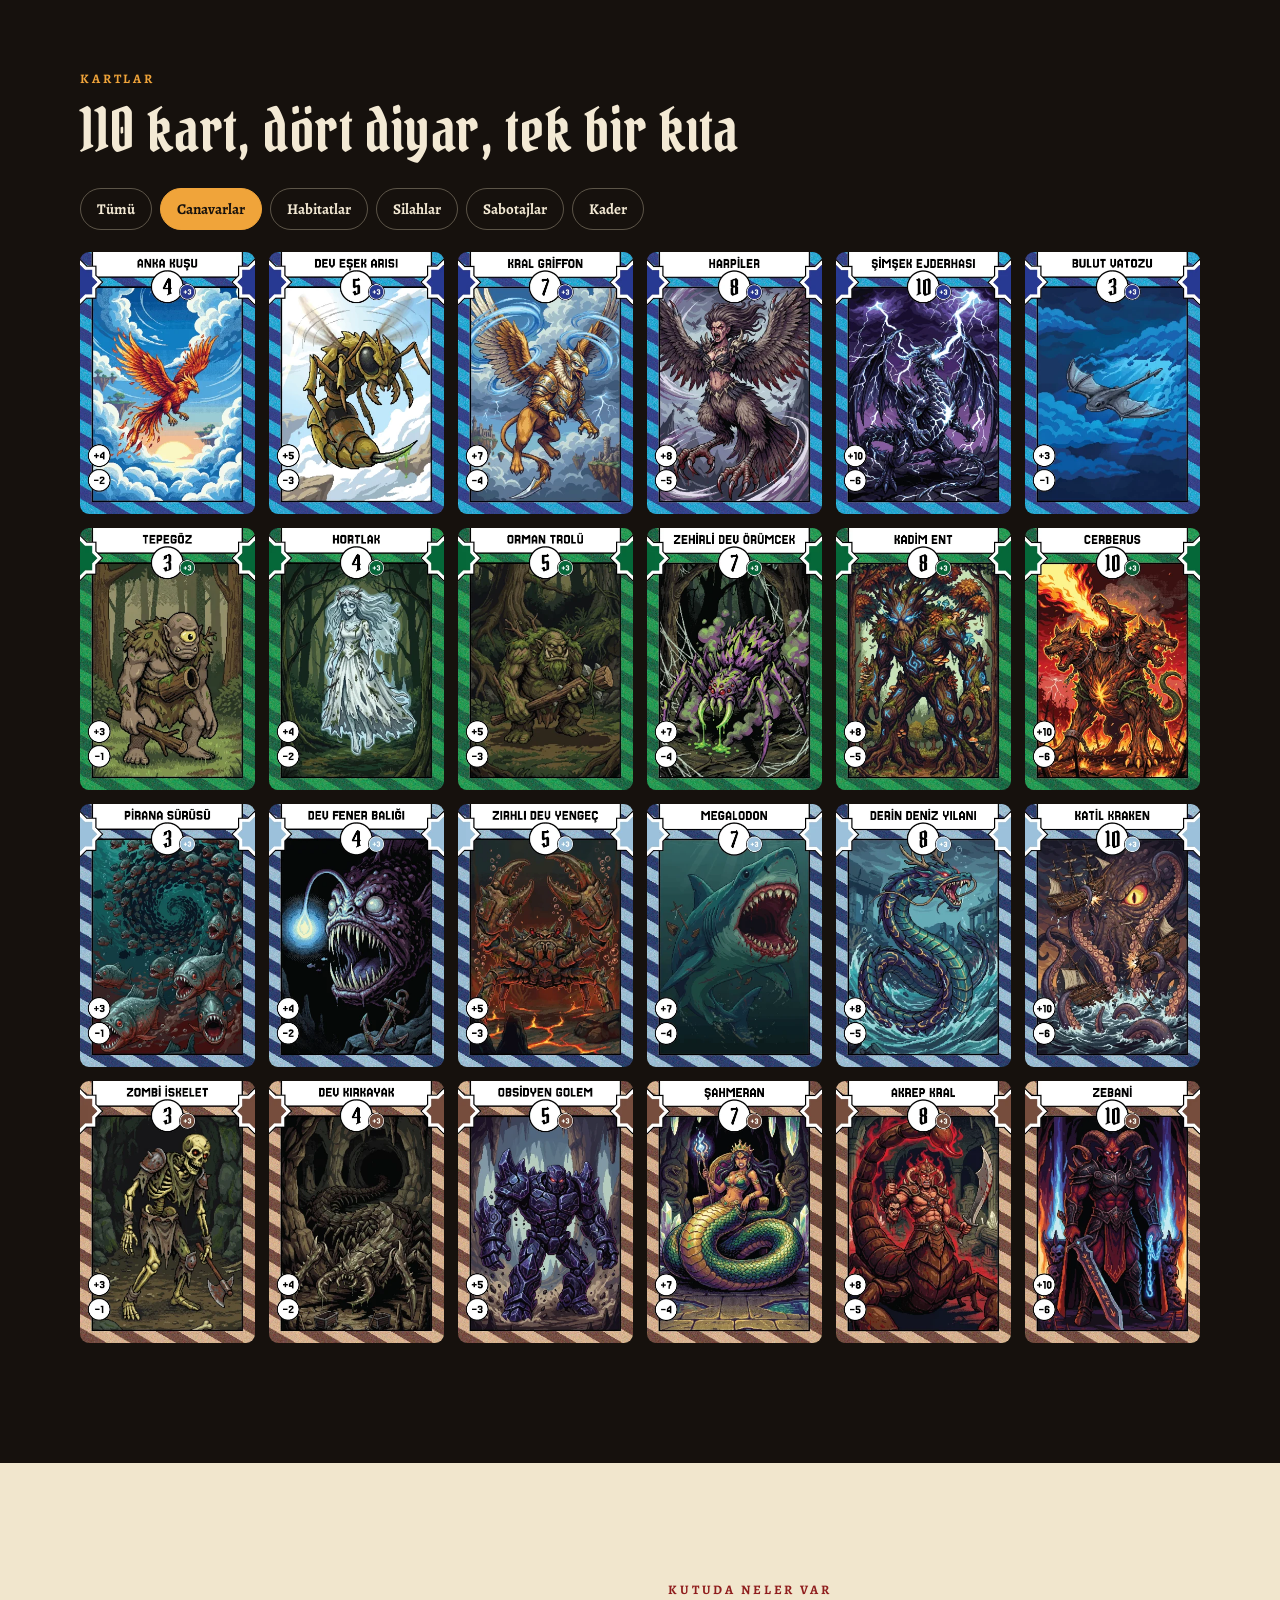
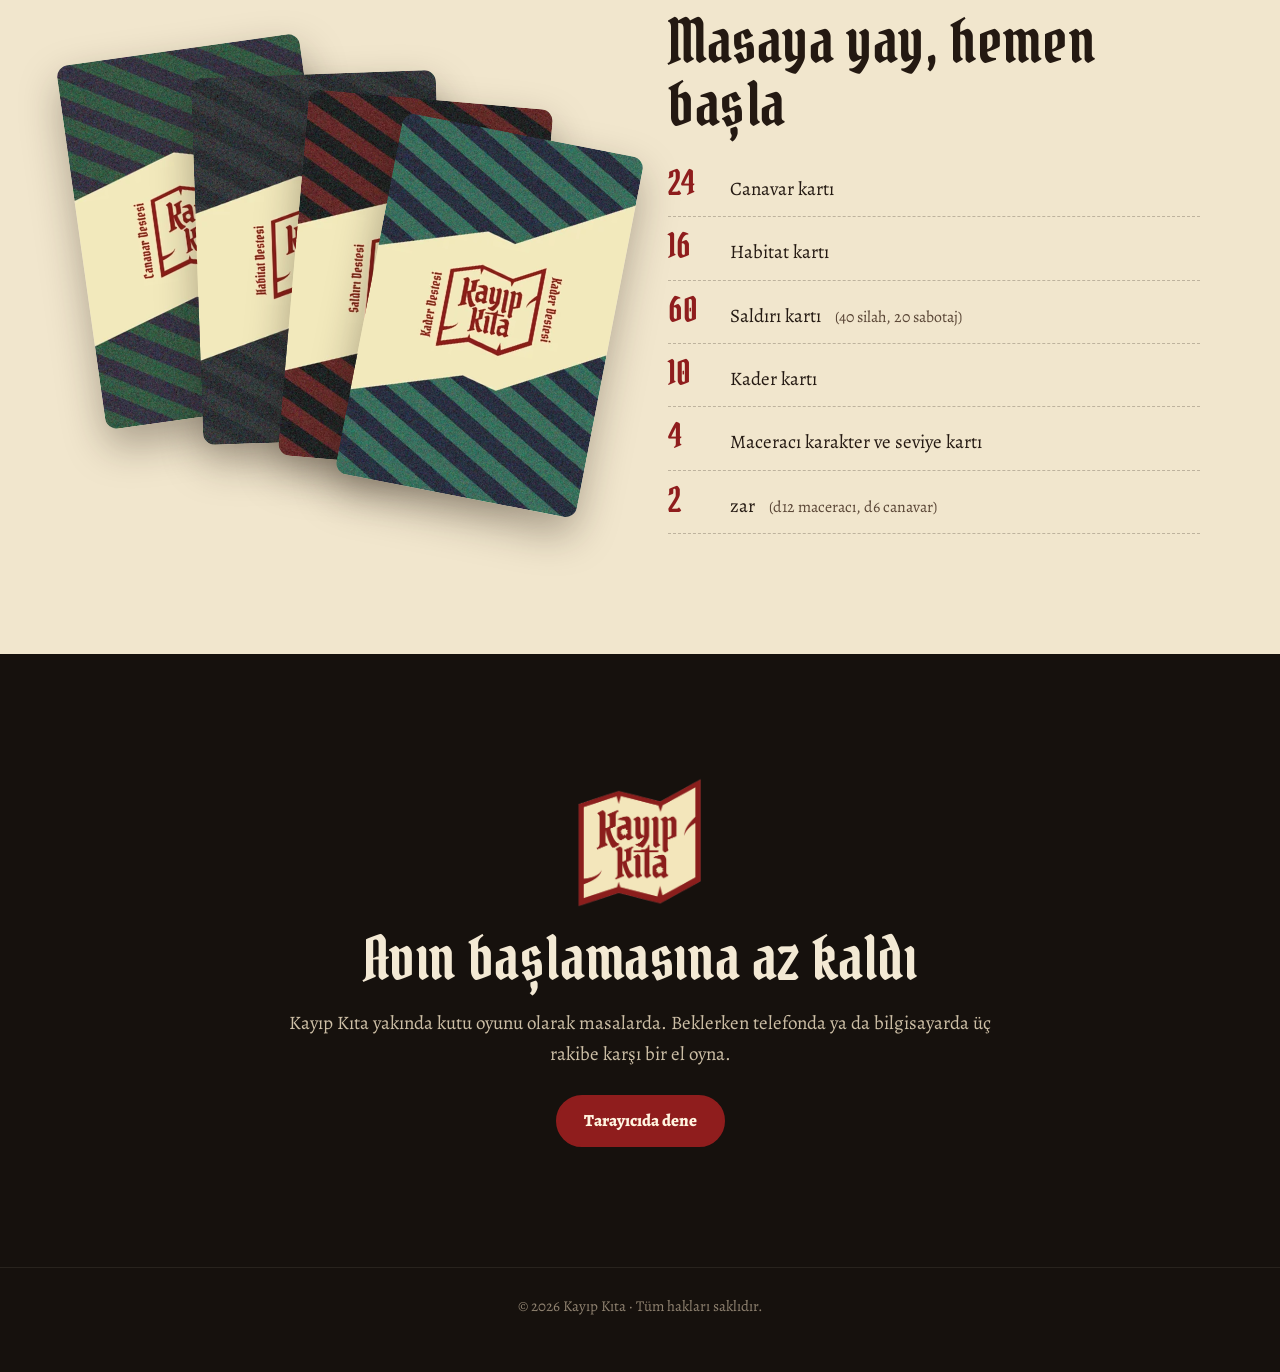
==== commit 24029ec7: "Siteyi güncelle" ====
--- a/index.html
+++ b/index.html
@@ -4,9 +4,9 @@
   <meta charset="utf-8" />
   <meta name="viewport" content="width=device-width, initial-scale=1, viewport-fit=cover" />
   <title>Kayıp Kıta — Canavar avı kart oyunu</title>
-  <meta name="description" content="Kayıp Kıta: 2–4 kişilik canavar avı kart oyunu. Dört diyar, 110 kart, bir d20 ve dostlarının sabotajları. Büyük Üstat unvanına ilk sen ulaş." />
+  <meta name="description" content="Kayıp Kıta: 2–4 kişilik canavar avı kart oyunu. Dört diyar, 110 kart, iki zar ve dostlarının sabotajları. Büyük Üstat unvanına ilk sen ulaş." />
   <meta property="og:title" content="Kayıp Kıta — Canavar avı kart oyunu" />
-  <meta property="og:description" content="Dört diyar, 110 kart, bir d20 ve dostlarının sabotajları." />
+  <meta property="og:description" content="Dört diyar, 110 kart, iki zar ve dostlarının sabotajları." />
   <meta property="og:type" content="website" />
   <meta property="og:url" content="https://muustafakaan-dotcom.github.io/kayip-kita/" />
   <meta property="og:image" content="https://muustafakaan-dotcom.github.io/kayip-kita/assets/og.jpg" />
@@ -28,8 +28,9 @@
       <a href="#nasil">Nasıl oynanır</a>
       <a href="#kartlar">Kartlar</a>
       <a href="#kutu">Kutuda</a>
+      <a href="https://kayip-kita.kayip-kita-app.workers.dev/app/kurallar.html?site&lang=tr">Kural kitabı</a>
     </nav>
-    <a class="btn btn-small" href="oyna/">Tarayıcıda dene</a>
+    <a class="btn btn-small" href="https://kayip-kita.kayip-kita-app.workers.dev/app/">Tarayıcıda dene</a>
   </header>
 
   <!-- HERO -->
@@ -37,11 +38,11 @@
     <div class="hero-bg" aria-hidden="true"></div>
     <div class="hero-in">
       <img class="hero-logo" src="assets/logo.png" alt="Kayıp Kıta" width="300" height="289" />
-      <p class="kicker">2–4 oyuncu · 110 kart · 1 d20</p>
+      <p class="kicker">2–4 oyuncu · 110 kart · d12 + d6</p>
       <h1>Canavarları avla.<br />Dostlarını sabote et.</h1>
       <p class="lead">Kadim dünyanın dengesi bozuldu. Dört büyük diyarın canavarları uyanıyor. Büyük Üstat unvanına ilk ulaşan sen ol — ama dikkat et, en büyük tehlike bazen yanındaki rakiplerindir.</p>
       <div class="cta">
-        <a class="btn" href="oyna/">Tarayıcıda dene</a>
+        <a class="btn" href="https://kayip-kita.kayip-kita-app.workers.dev/app/">Tarayıcıda dene</a>
         <a class="btn btn-ghost" href="#video">Tanıtımı izle</a>
       </div>
     </div>
@@ -112,12 +113,12 @@
         <li>
           <span class="n">2</span>
           <h3>Savaş ya da kaç</h3>
-          <p>Kaçmak için d20 at: <b>11–20</b> kaçarsın ve bir Kader kartı çekersin, <b>1–10</b> köşeye sıkışır, savaşırsın.</p>
+          <p>Kaçmak için d6 at: <b>4–6</b> kaçarsın ve bir Kader kartı çekersin, <b>1–3</b> köşeye sıkışır, savaşırsın.</p>
         </li>
         <li>
           <span class="n">3</span>
           <h3>Düello</h3>
-          <p>Canavar adına sağındaki oyuncu zar atar. Rakiplerden biri kapalı bir <b>sabotaj</b> bırakabilir. Sen kör saldırırsın: iki silah + zar.</p>
+          <p>Canavar için d6 atılır. Rakiplerden biri kapalı bir <b>sabotaj</b> bırakabilir. Sen kör saldırırsın: iki kart + d12.</p>
         </li>
         <li>
           <span class="n">4</span>
@@ -131,11 +132,12 @@
         </li>
       </ol>
       <div class="formula">
-        <div><span>Canavar</span><b>Güç + Ev sahibi bonusu + d20</b></div>
+        <div><span>Canavar</span><b>Güç + Yuva bonusu (+3) + d6</b></div>
         <div class="vs">VS</div>
-        <div><span>Maceracı</span><b>Silah 1 + Silah 2 + Karakter bonusu + d20</b></div>
+        <div><span>Maceracı</span><b>Kart 1 + Kart 2 + Tanıdık düşman (+1) + d12</b></div>
       </div>
       <p class="note">Silah, kendi diyarının habitatında habitat bonusunu da ekler: Zıpkın suda ölümcüldür, ormanda sıradandır.</p>
+      <div class="cta rb-cta"><a class="btn" href="https://kayip-kita.kayip-kita-app.workers.dev/app/kurallar.html?site&lang=tr">Detaylı kural kitabı</a></div>
     </div>
   </section>
 
@@ -167,7 +169,7 @@
           <li><b>60</b> Saldırı kartı <small>(40 silah, 20 sabotaj)</small></li>
           <li><b>10</b> Kader kartı</li>
           <li><b>4</b> Maceracı karakter ve seviye kartı</li>
-          <li><b>1</b> d20 zar</li>
+          <li><b>2</b> zar <small>(d12 maceracı, d6 canavar)</small></li>
         </ul>
       </div>
     </div>
@@ -180,7 +182,7 @@
       <h2>Avın başlamasına az kaldı</h2>
       <p class="sub">Kayıp Kıta yakında kutu oyunu olarak masalarda. Beklerken telefonda ya da bilgisayarda üç rakibe karşı bir el oyna.</p>
       <div class="cta">
-        <a class="btn" href="oyna/">Tarayıcıda dene</a>
+        <a class="btn" href="https://kayip-kita.kayip-kita-app.workers.dev/app/">Tarayıcıda dene</a>
       </div>
     </div>
   </section>
--- a/site.css
+++ b/site.css
@@ -166,3 +166,5 @@
 .lb-close { position: absolute; top: 14px; right: 16px; width: 48px; height: 48px; border-radius: 50%; border: 0; background: rgba(255, 240, 210, 0.15); color: #fff; font-size: 30px; cursor: pointer; }
 
 @media (prefers-reduced-motion: reduce) { * { animation: none !important; transition: none !important; } html { scroll-behavior: auto; } }
+
+.rb-cta { margin-top: 26px; justify-content: center; }
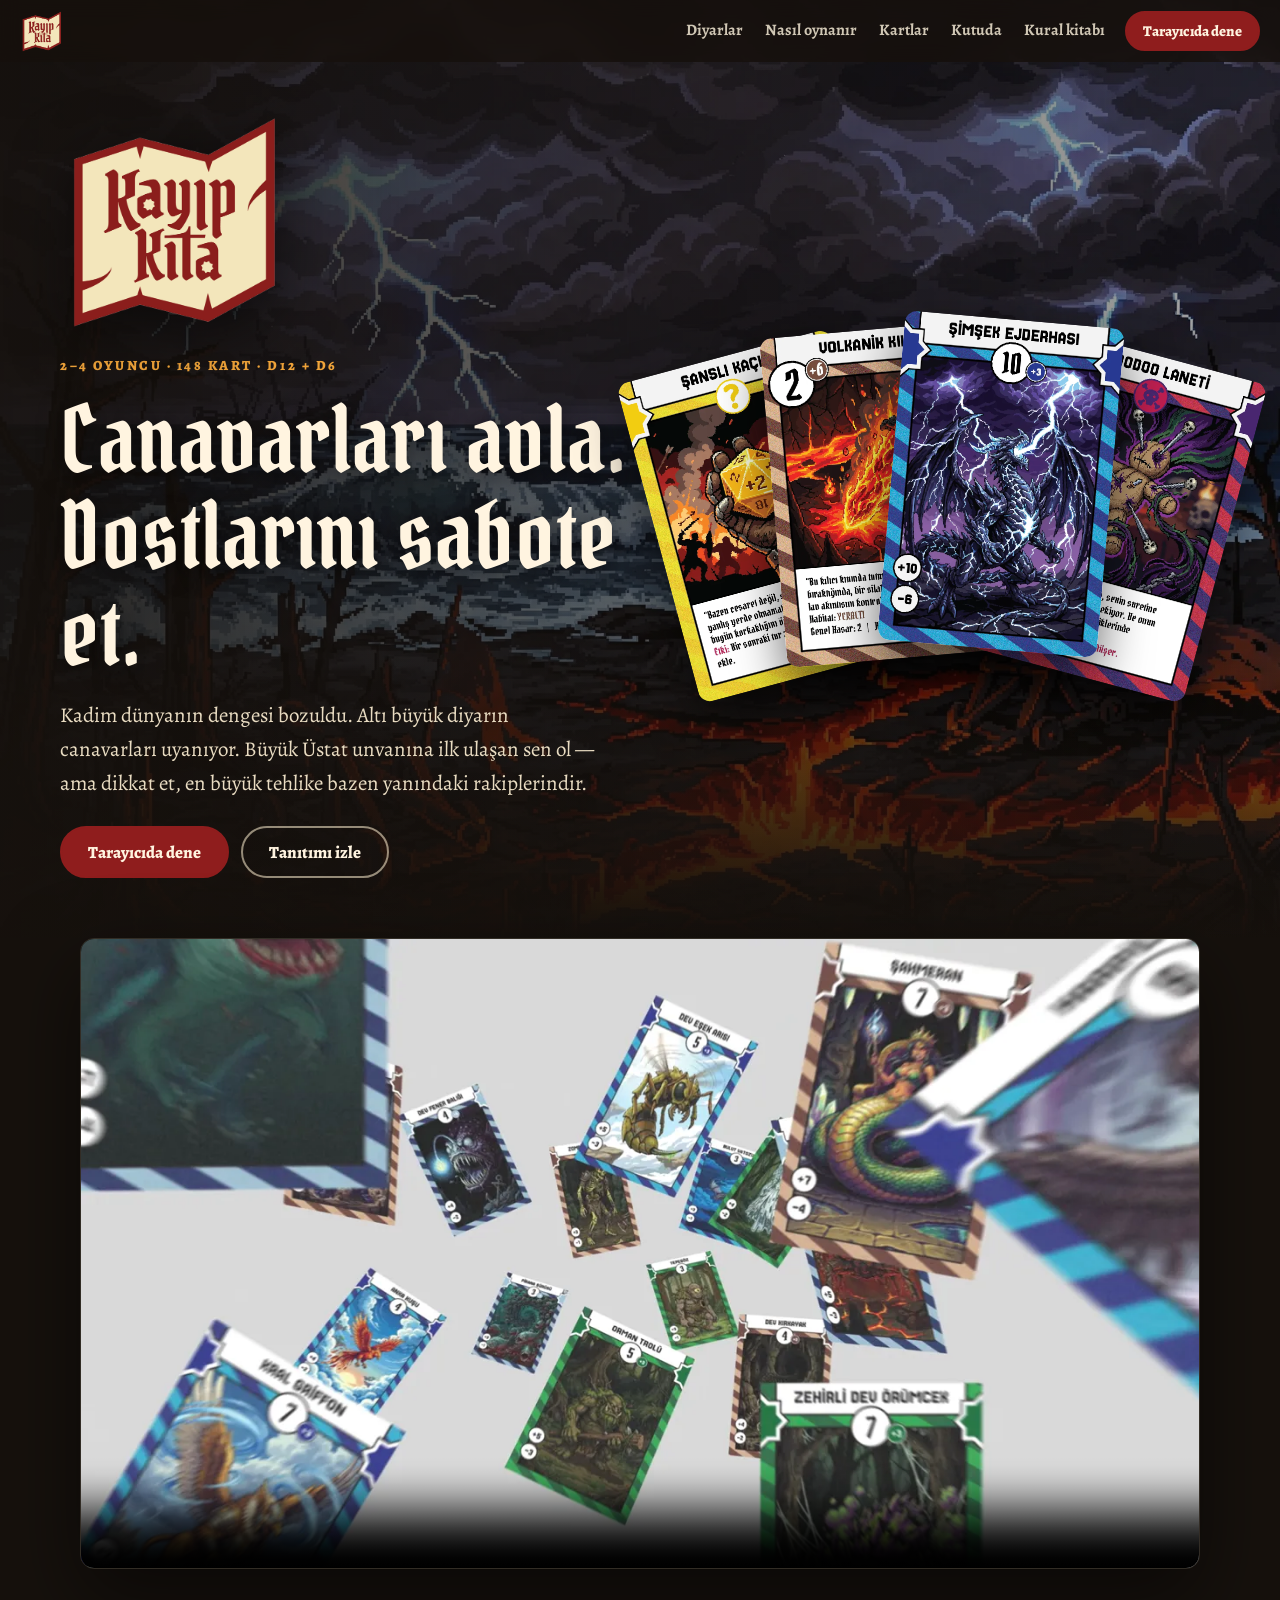
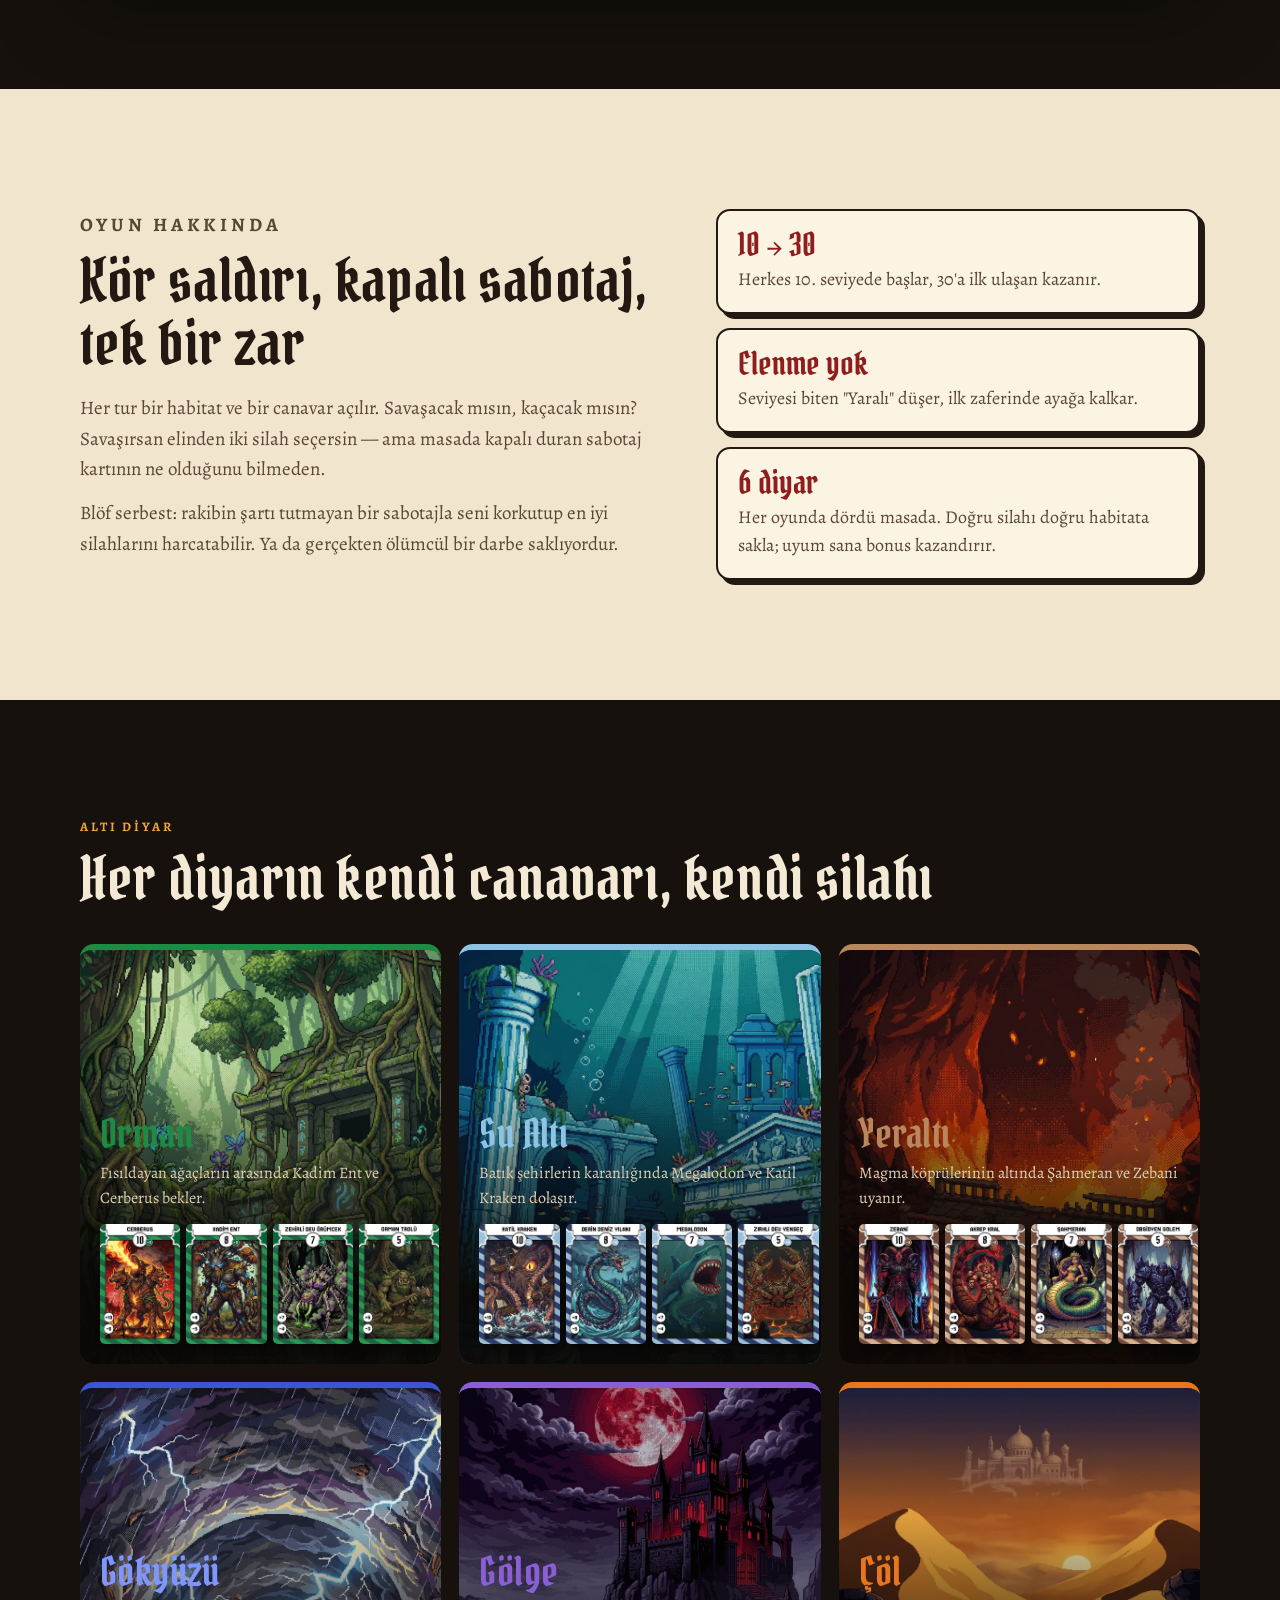
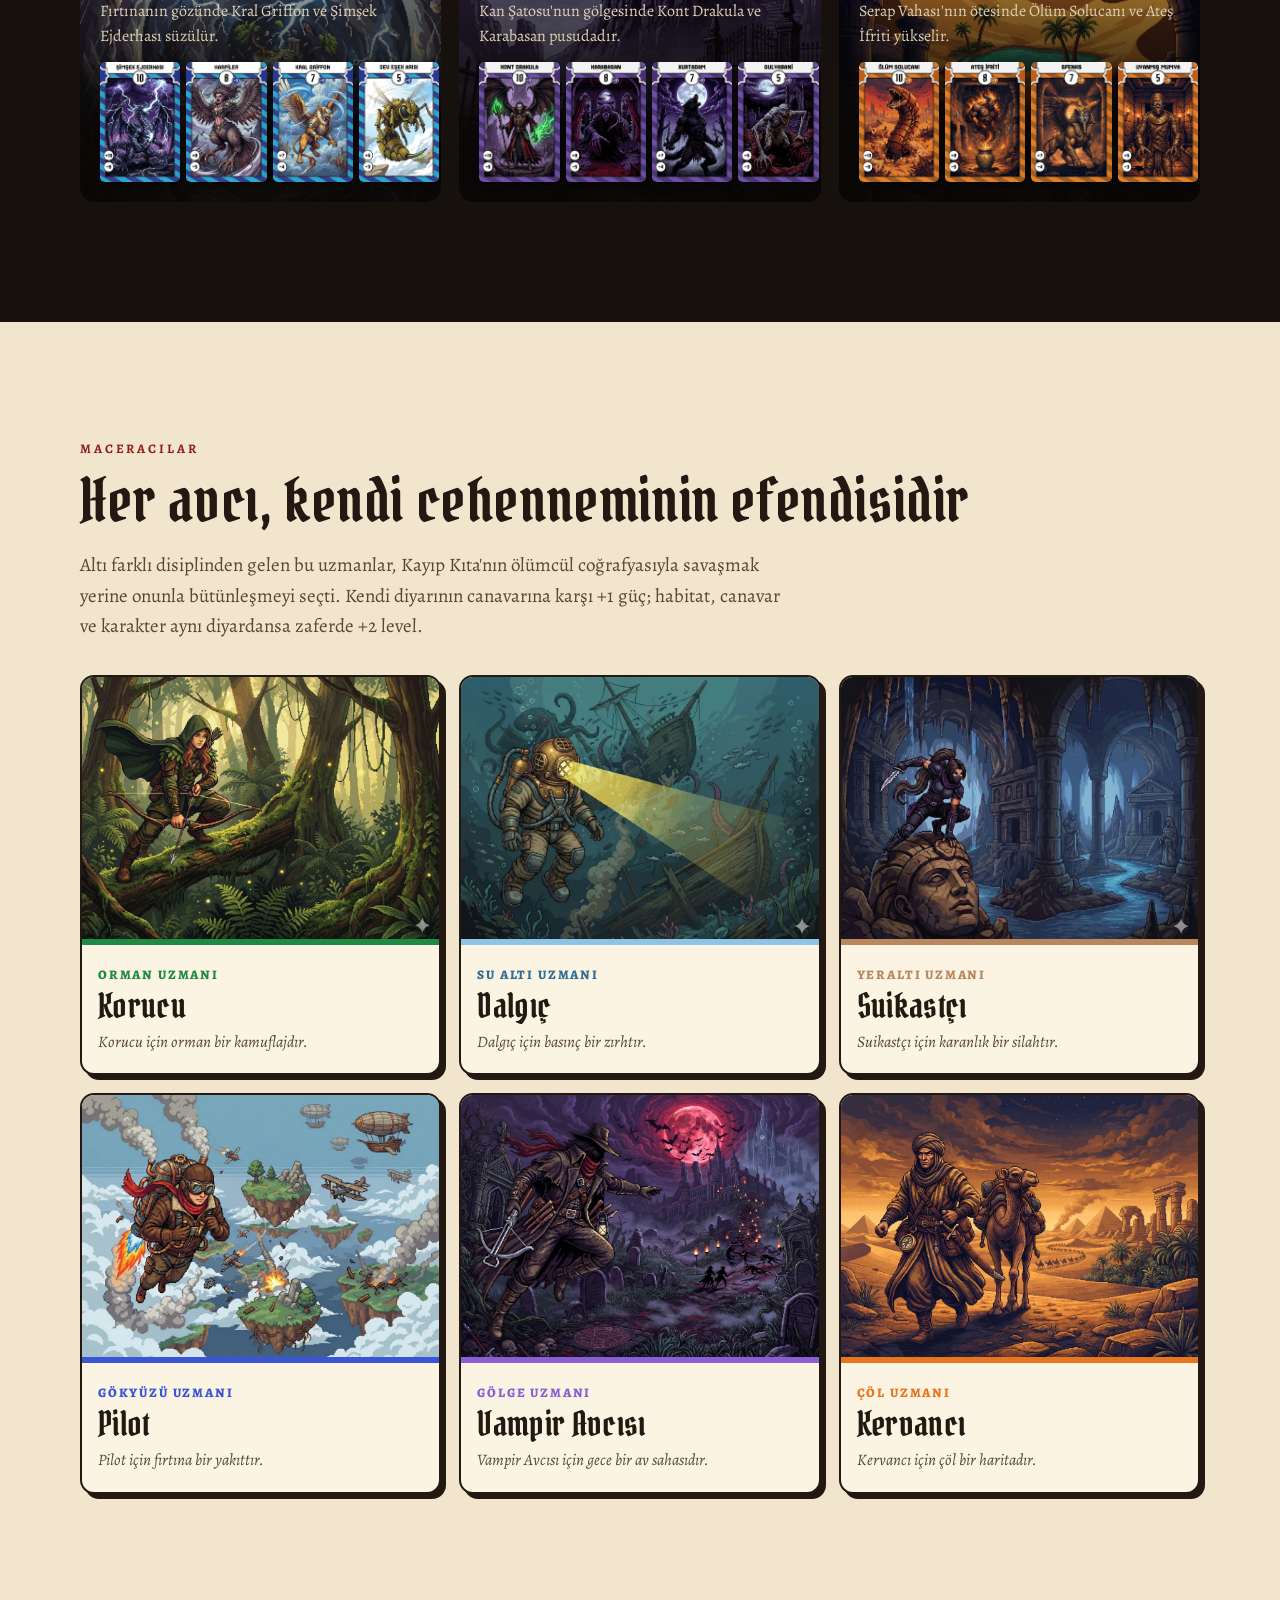
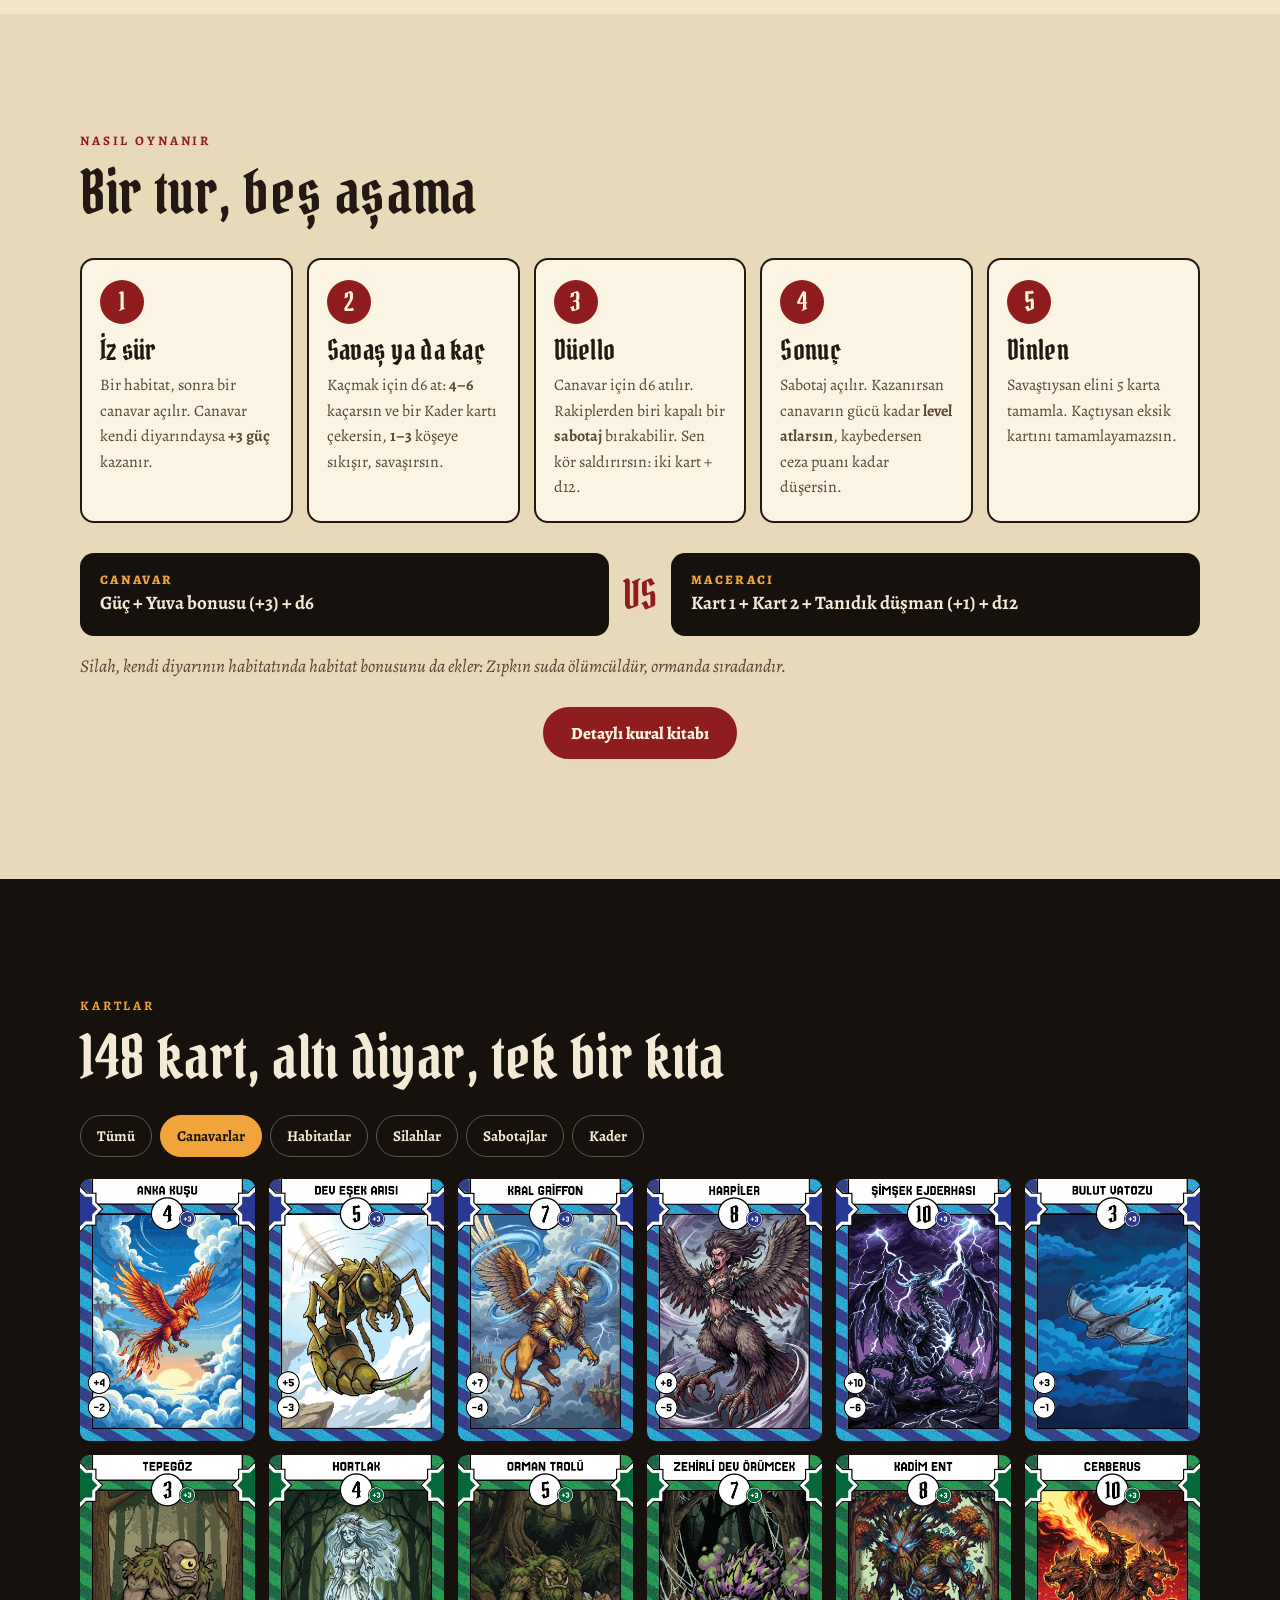
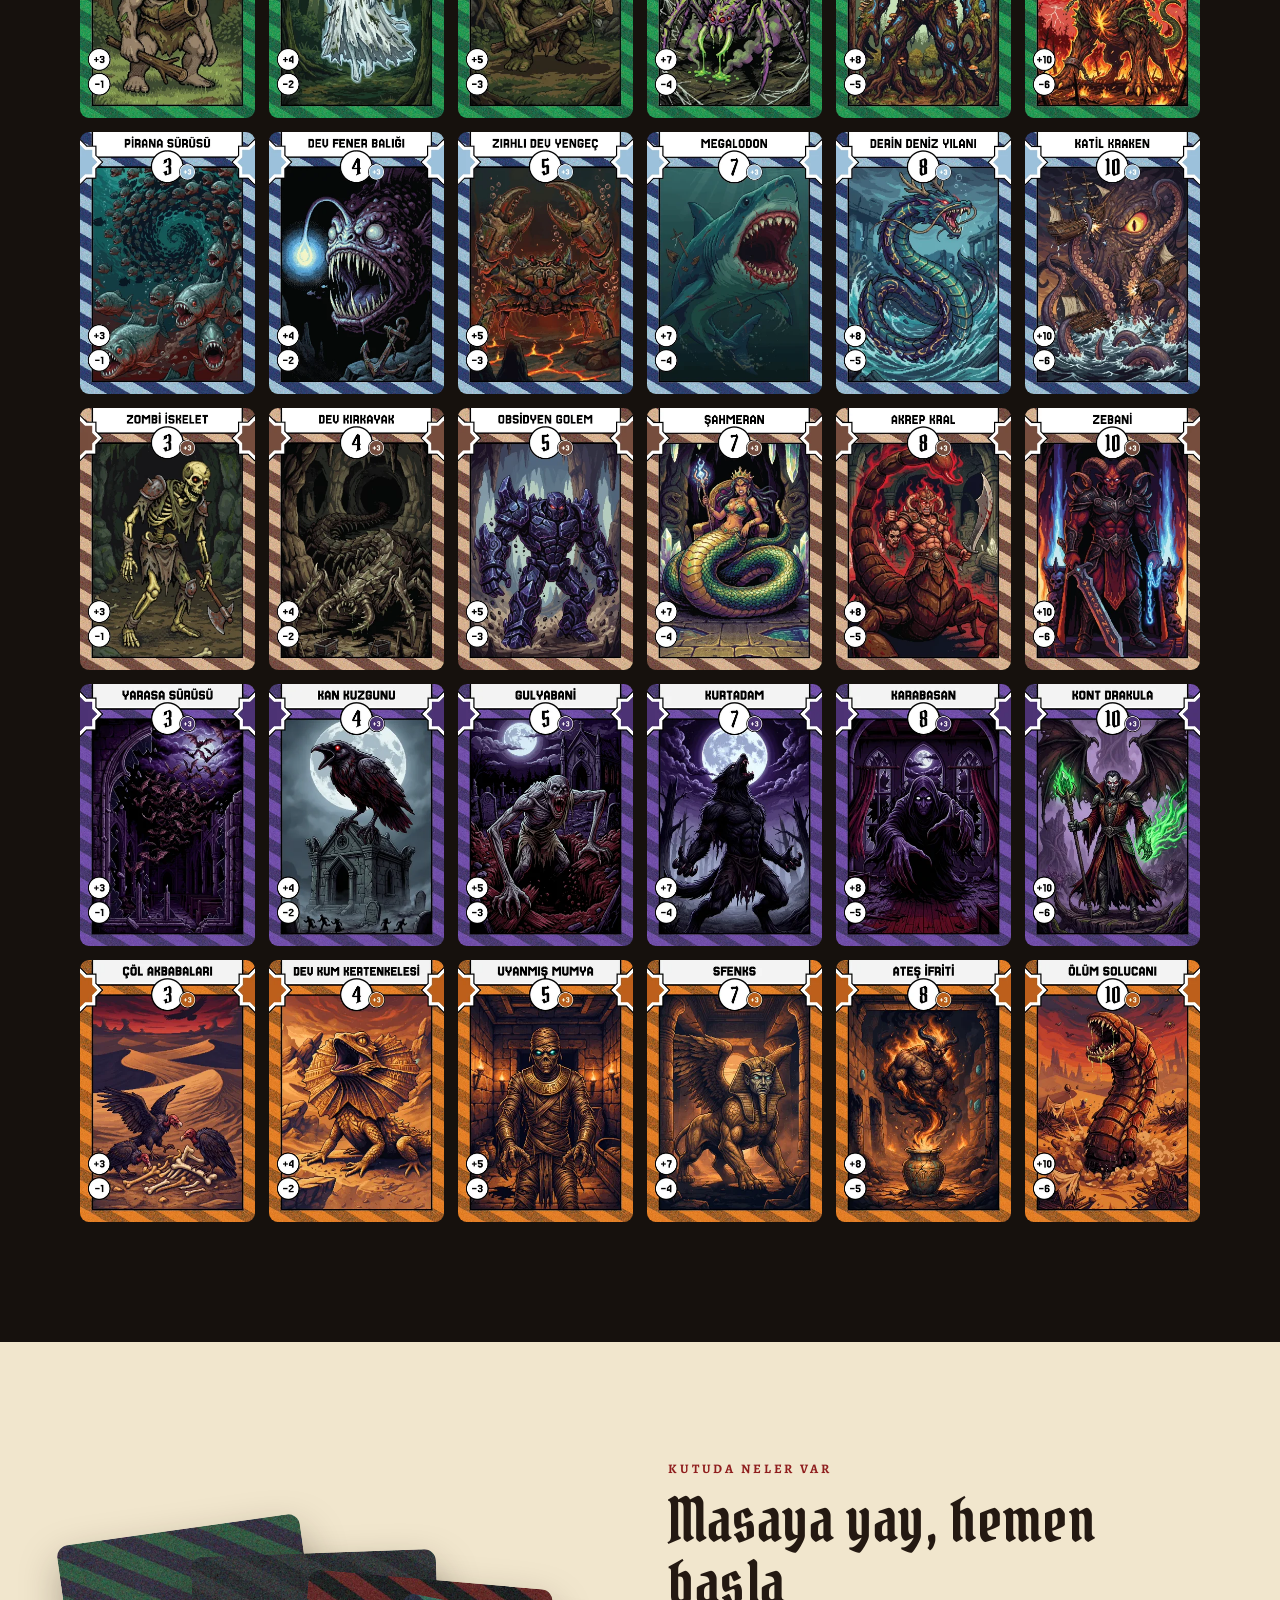
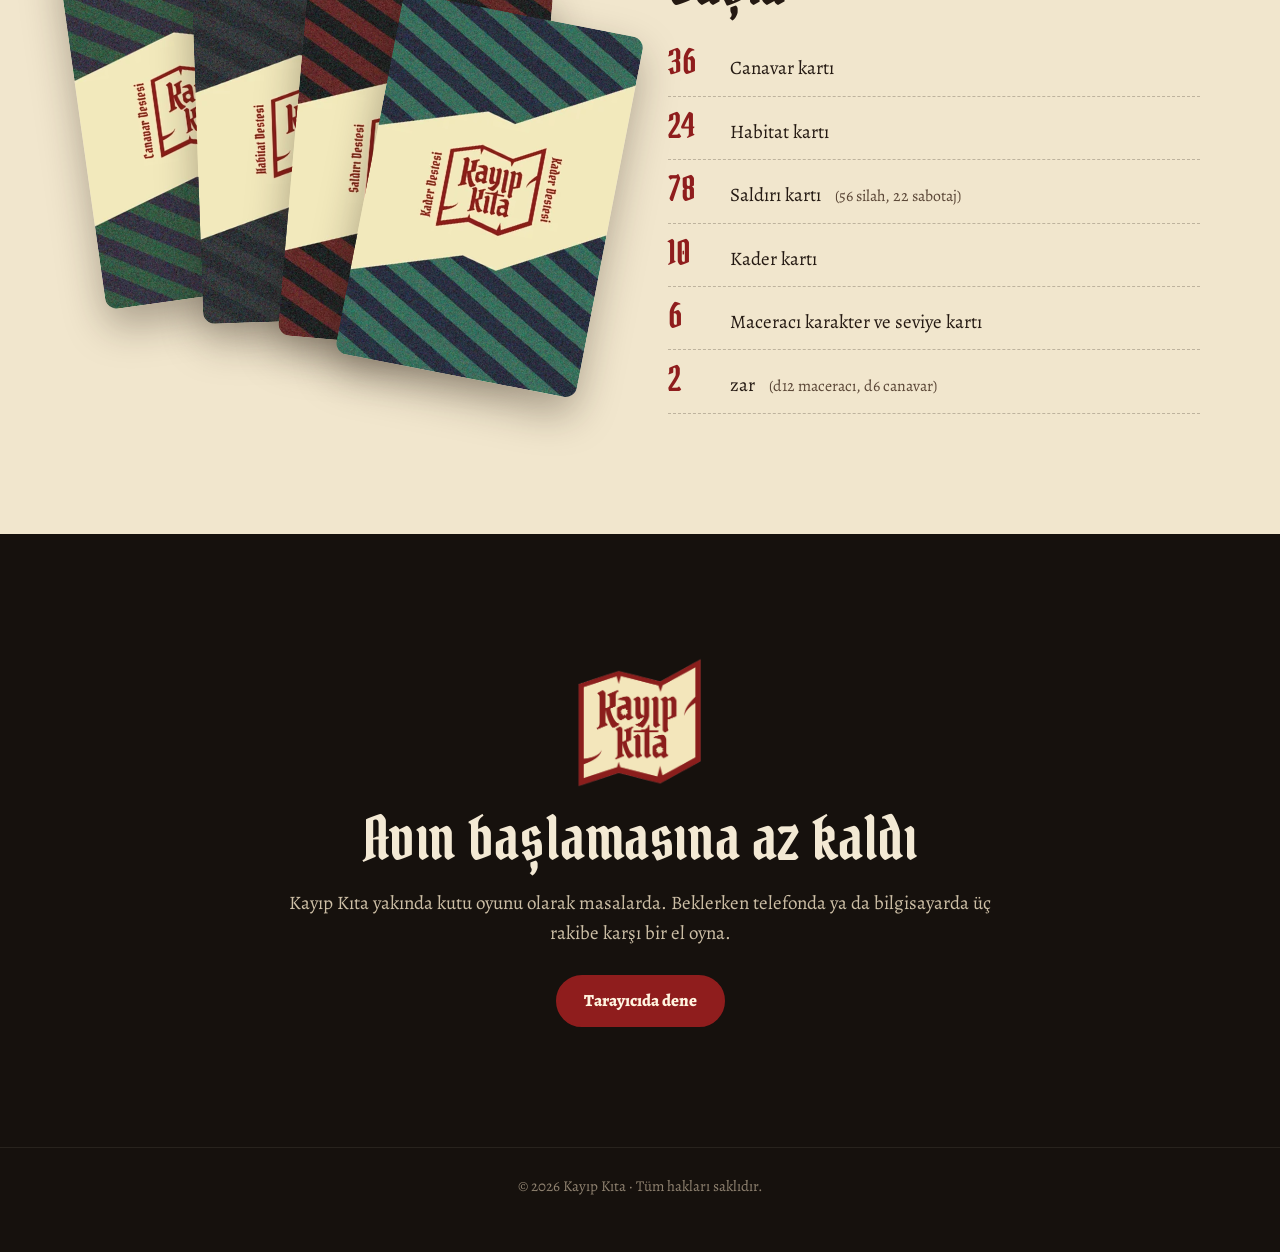
==== commit ba7a28a1: "Siteyi güncelle" ====
--- a/index.html
+++ b/index.html
@@ -4,9 +4,9 @@
   <meta charset="utf-8" />
   <meta name="viewport" content="width=device-width, initial-scale=1, viewport-fit=cover" />
   <title>Kayıp Kıta — Canavar avı kart oyunu</title>
-  <meta name="description" content="Kayıp Kıta: 2–4 kişilik canavar avı kart oyunu. Dört diyar, 110 kart, iki zar ve dostlarının sabotajları. Büyük Üstat unvanına ilk sen ulaş." />
+  <meta name="description" content="Kayıp Kıta: 2–4 kişilik canavar avı kart oyunu. Altı diyar, 148 kart, iki zar ve dostlarının sabotajları. Büyük Üstat unvanına ilk sen ulaş." />
   <meta property="og:title" content="Kayıp Kıta — Canavar avı kart oyunu" />
-  <meta property="og:description" content="Dört diyar, 110 kart, iki zar ve dostlarının sabotajları." />
+  <meta property="og:description" content="Altı diyar, 148 kart, iki zar ve dostlarının sabotajları." />
   <meta property="og:type" content="website" />
   <meta property="og:url" content="https://muustafakaan-dotcom.github.io/kayip-kita/" />
   <meta property="og:image" content="https://muustafakaan-dotcom.github.io/kayip-kita/assets/og.jpg" />
@@ -38,9 +38,9 @@
     <div class="hero-bg" aria-hidden="true"></div>
     <div class="hero-in">
       <img class="hero-logo" src="assets/logo.png" alt="Kayıp Kıta" width="300" height="289" />
-      <p class="kicker">2–4 oyuncu · 110 kart · d12 + d6</p>
+      <p class="kicker">2–4 oyuncu · 148 kart · d12 + d6</p>
       <h1>Canavarları avla.<br />Dostlarını sabote et.</h1>
-      <p class="lead">Kadim dünyanın dengesi bozuldu. Dört büyük diyarın canavarları uyanıyor. Büyük Üstat unvanına ilk ulaşan sen ol — ama dikkat et, en büyük tehlike bazen yanındaki rakiplerindir.</p>
+      <p class="lead">Kadim dünyanın dengesi bozuldu. Altı büyük diyarın canavarları uyanıyor. Büyük Üstat unvanına ilk ulaşan sen ol — ama dikkat et, en büyük tehlike bazen yanındaki rakiplerindir.</p>
       <div class="cta">
         <a class="btn" href="https://kayip-kita.kayip-kita-app.workers.dev/app/">Tarayıcıda dene</a>
         <a class="btn btn-ghost" href="#video">Tanıtımı izle</a>
@@ -75,7 +75,7 @@
       <ul class="facts">
         <li><b>10 → 30</b><span>Herkes 10. seviyede başlar, 30'a ilk ulaşan kazanır.</span></li>
         <li><b>Elenme yok</b><span>Seviyesi biten "Yaralı" düşer, ilk zaferinde ayağa kalkar.</span></li>
-        <li><b>4 diyar</b><span>Doğru silahı doğru habitata sakla; uyum sana bonus kazandırır.</span></li>
+        <li><b>6 diyar</b><span>Her oyunda dördü masada. Doğru silahı doğru habitata sakla; uyum sana bonus kazandırır.</span></li>
       </ul>
     </div>
   </section>
@@ -83,7 +83,7 @@
   <!-- REALMS -->
   <section class="sec sec-dark" id="diyarlar">
     <div class="wrap">
-      <p class="eyebrow">Dört diyar</p>
+      <p class="eyebrow">Altı diyar</p>
       <h2>Her diyarın kendi canavarı, kendi silahı</h2>
       <div class="realms" id="realms"></div>
     </div>
@@ -94,7 +94,7 @@
     <div class="wrap">
       <p class="eyebrow">Maceracılar</p>
       <h2>Her avcı, kendi cehenneminin efendisidir</h2>
-      <p class="sub">Dört farklı disiplinden gelen bu uzmanlar, Kayıp Kıta'nın ölümcül coğrafyasıyla savaşmak yerine onunla bütünleşmeyi seçti. Kendi diyarının canavarına karşı +1 güç; habitat, canavar ve karakter aynı diyardansa zaferde +2 level.</p>
+      <p class="sub">Altı farklı disiplinden gelen bu uzmanlar, Kayıp Kıta'nın ölümcül coğrafyasıyla savaşmak yerine onunla bütünleşmeyi seçti. Kendi diyarının canavarına karşı +1 güç; habitat, canavar ve karakter aynı diyardansa zaferde +2 level.</p>
       <div class="chars" id="chars"></div>
     </div>
   </section>
@@ -145,7 +145,7 @@
   <section class="sec sec-dark" id="kartlar">
     <div class="wrap">
       <p class="eyebrow">Kartlar</p>
-      <h2>110 kart, dört diyar, tek bir kıta</h2>
+      <h2>148 kart, altı diyar, tek bir kıta</h2>
       <div class="filters" id="filters" role="tablist"></div>
       <div class="gallery" id="gallery"></div>
     </div>
@@ -164,11 +164,11 @@
         <p class="eyebrow">Kutuda neler var</p>
         <h2>Masaya yay, hemen başla</h2>
         <ul class="contents">
-          <li><b>24</b> Canavar kartı</li>
-          <li><b>16</b> Habitat kartı</li>
-          <li><b>60</b> Saldırı kartı <small>(40 silah, 20 sabotaj)</small></li>
+          <li><b>36</b> Canavar kartı</li>
+          <li><b>24</b> Habitat kartı</li>
+          <li><b>78</b> Saldırı kartı <small>(56 silah, 22 sabotaj)</small></li>
           <li><b>10</b> Kader kartı</li>
-          <li><b>4</b> Maceracı karakter ve seviye kartı</li>
+          <li><b>6</b> Maceracı karakter ve seviye kartı</li>
           <li><b>2</b> zar <small>(d12 maceracı, d6 canavar)</small></li>
         </ul>
       </div>
@@ -198,6 +198,7 @@
   </div>
 
   <script src="assets/cards.js"></script>
+  <script src="assets/expansion.js"></script>
   <script src="site.js"></script>
 </body>
 </html>
--- a/site.css
+++ b/site.css
@@ -89,7 +89,7 @@
 @media (max-width: 860px) { .pitch { grid-template-columns: 1fr; gap: 30px; } }
 
 /* Realms */
-.realms { display: grid; grid-template-columns: repeat(4, 1fr); gap: 18px; margin-top: 34px; }
+.realms { display: grid; grid-template-columns: repeat(3, 1fr); gap: 18px; margin-top: 34px; }
 .realm { position: relative; border-radius: var(--r); overflow: hidden; min-height: 420px; display: flex; flex-direction: column; justify-content: flex-end; padding: 20px; color: #fff4e0; border-top: 6px solid var(--c); isolation: isolate; }
 .realm::before { content: ''; position: absolute; inset: 0; background: var(--img) center 20% / cover; z-index: -2; transition: transform 0.6s; }
 .realm::after { content: ''; position: absolute; inset: 0; background: linear-gradient(0deg, rgba(10, 8, 6, 0.96) 18%, rgba(10, 8, 6, 0.1) 70%); z-index: -1; }
@@ -102,7 +102,7 @@
 @media (max-width: 560px) { .realms { grid-template-columns: 1fr; } .realm { min-height: 340px; } }
 
 /* Characters */
-.chars { display: grid; grid-template-columns: repeat(4, 1fr); gap: 18px; margin-top: 34px; }
+.chars { display: grid; grid-template-columns: repeat(3, 1fr); gap: 18px; margin-top: 34px; }
 .char { background: #fbf4e3; border: 2px solid var(--ink); border-radius: var(--r); overflow: hidden; box-shadow: 5px 5px 0 var(--ink); }
 .char img { width: 100%; aspect-ratio: 4 / 3; object-fit: cover; border-bottom: 6px solid var(--c); }
 .char div { padding: 14px 16px 18px; }
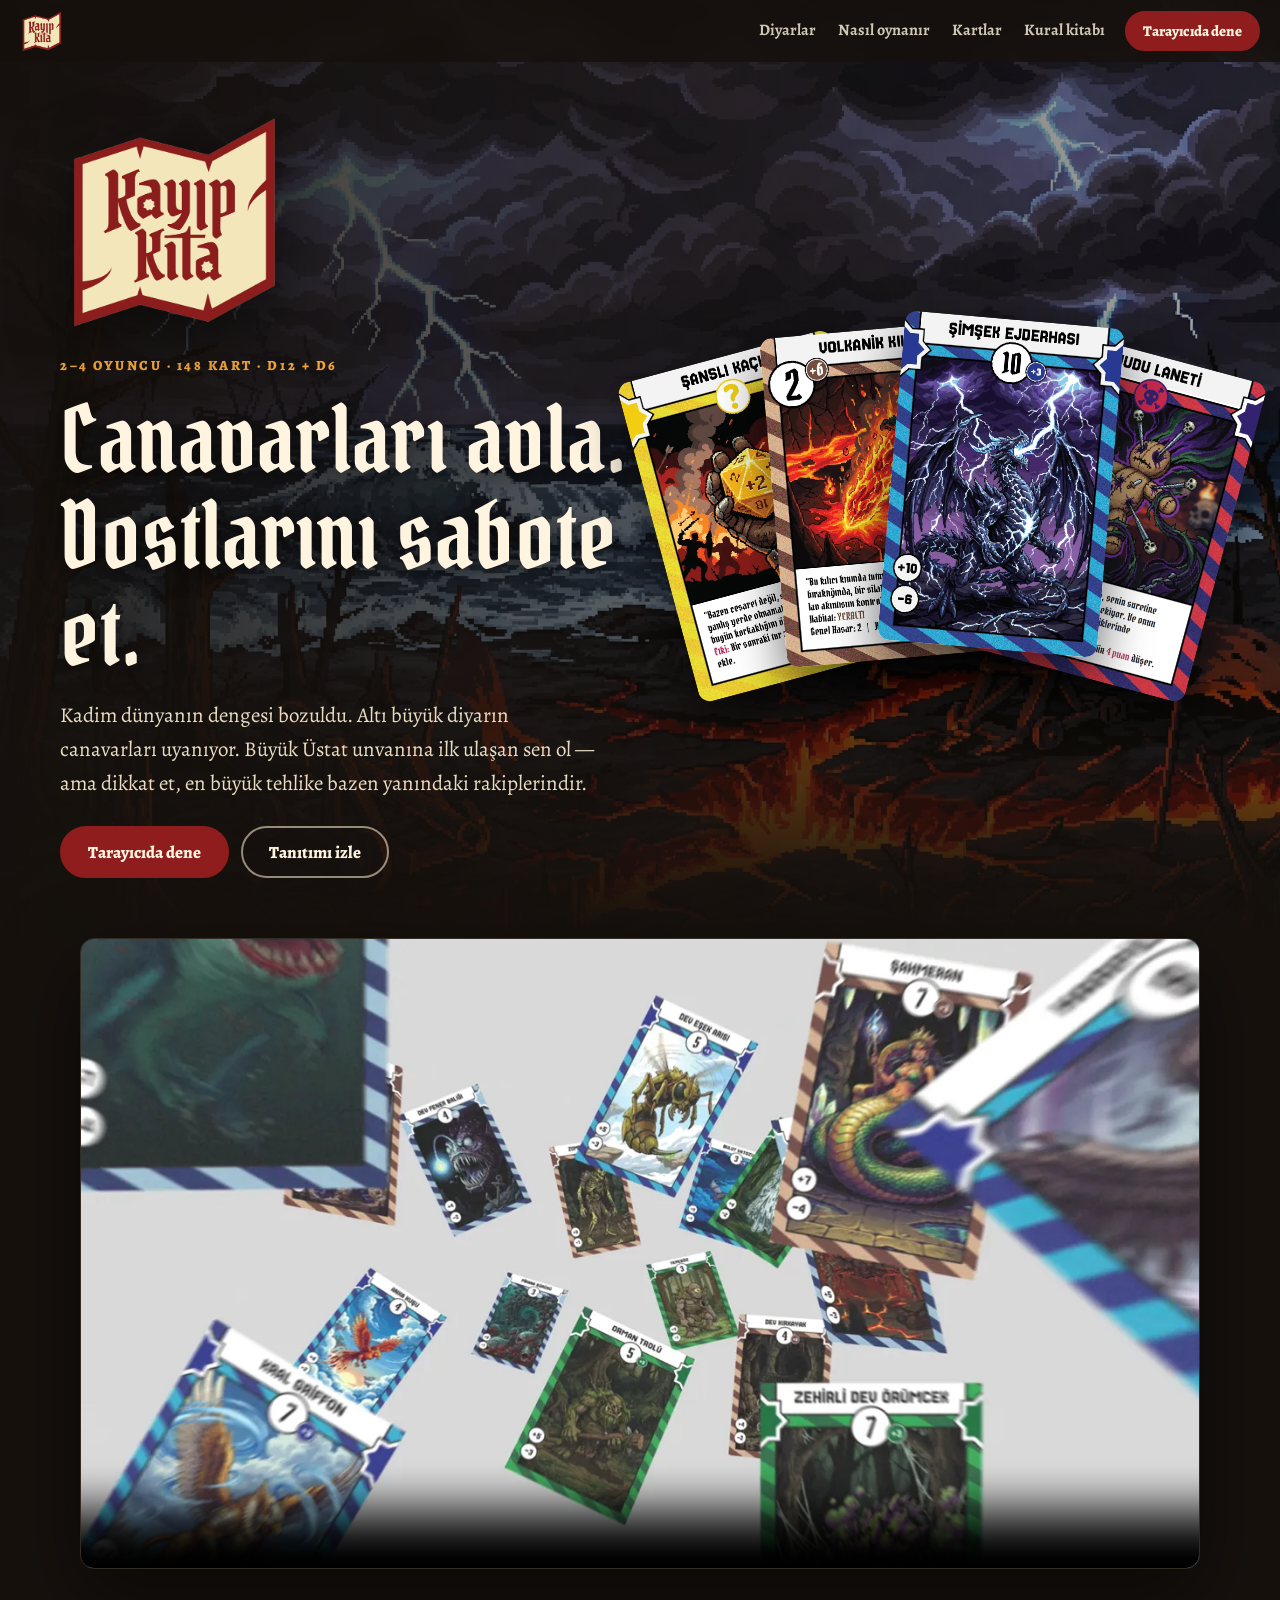
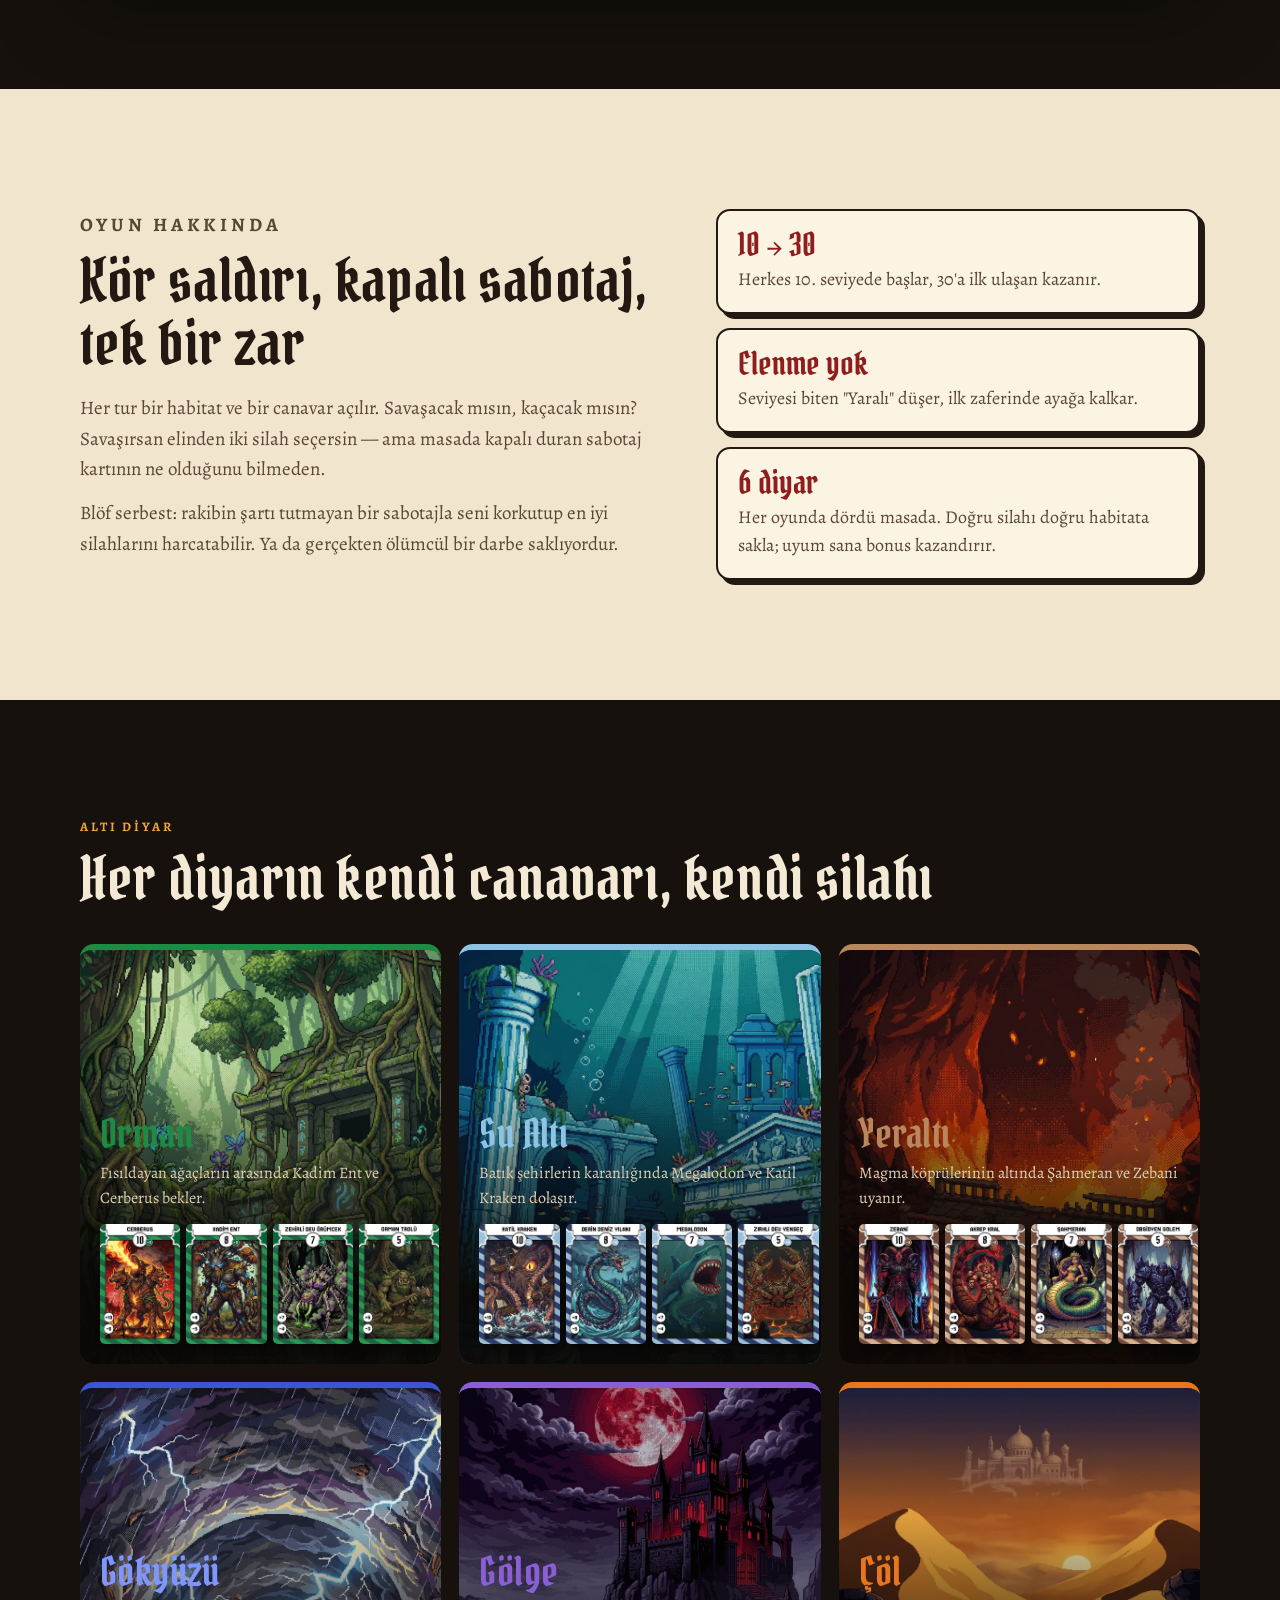
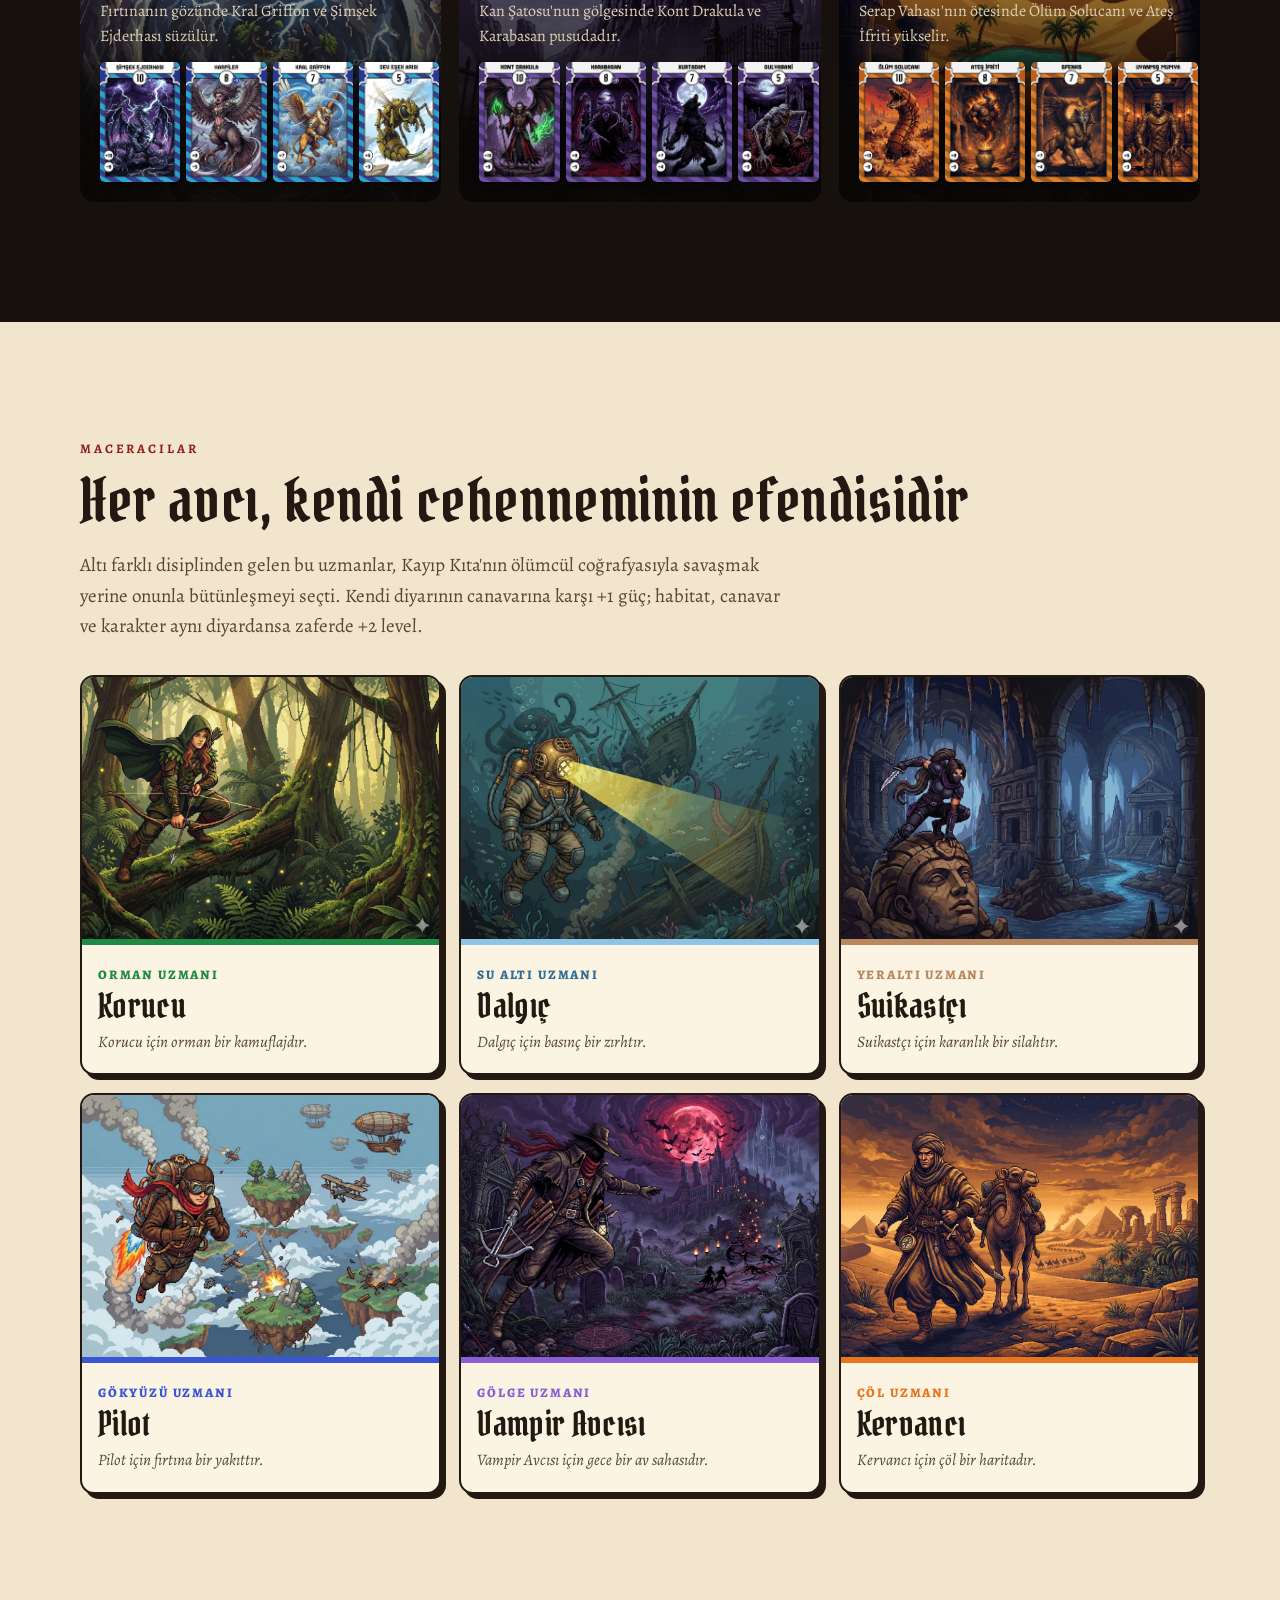
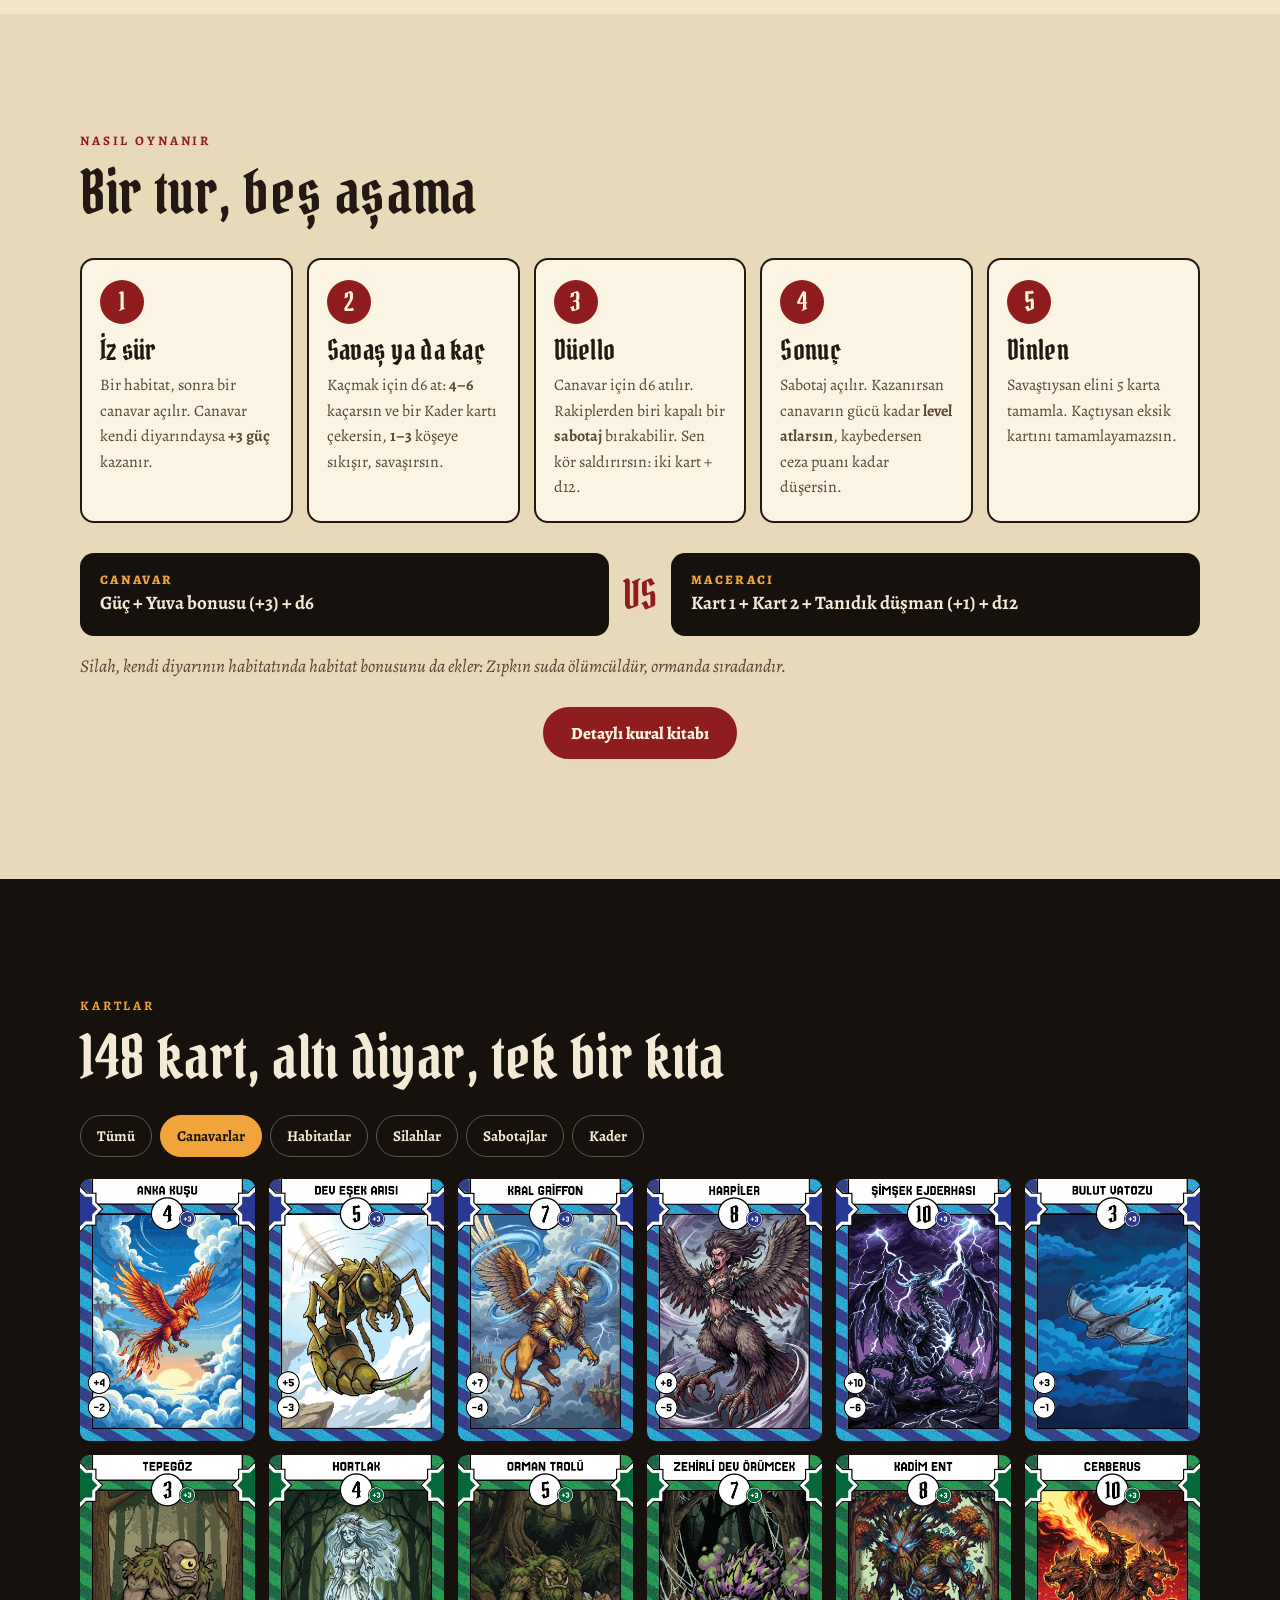
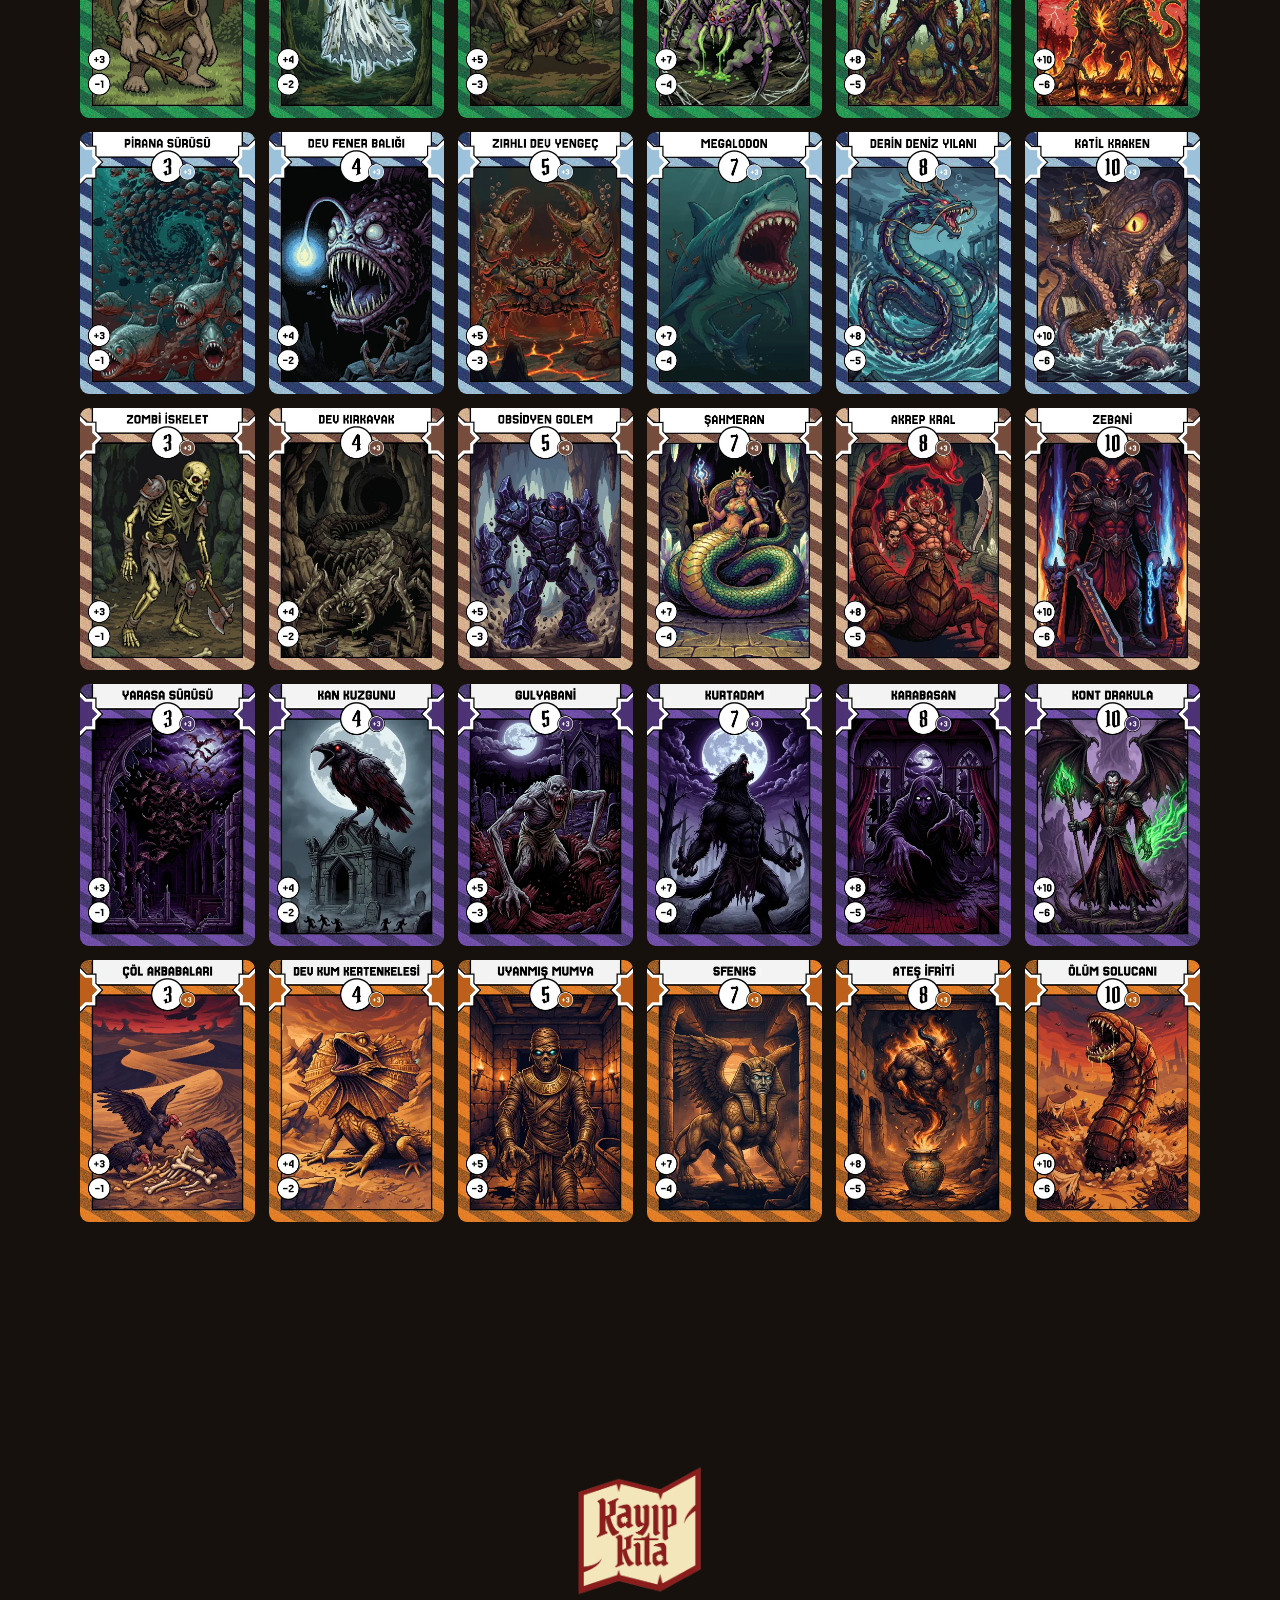
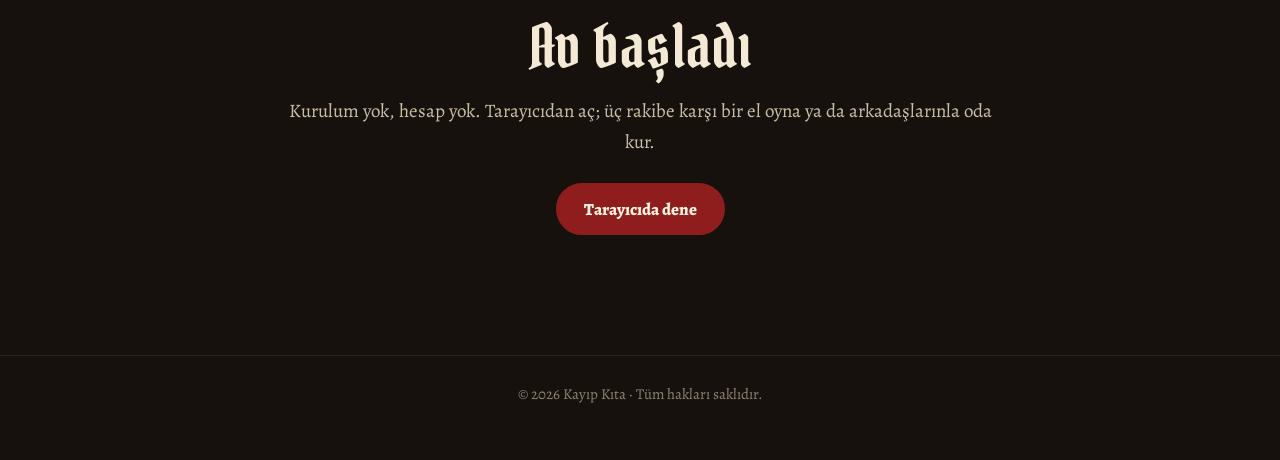
==== commit e744123c: "Siteyi güncelle" ====
--- a/index.html
+++ b/index.html
@@ -27,7 +27,6 @@
       <a href="#diyarlar">Diyarlar</a>
       <a href="#nasil">Nasıl oynanır</a>
       <a href="#kartlar">Kartlar</a>
-      <a href="#kutu">Kutuda</a>
       <a href="https://kayip-kita.kayip-kita-app.workers.dev/app/kurallar.html?site&lang=tr">Kural kitabı</a>
     </nav>
     <a class="btn btn-small" href="https://kayip-kita.kayip-kita-app.workers.dev/app/">Tarayıcıda dene</a>
@@ -151,36 +150,12 @@
     </div>
   </section>
 
-  <!-- BOX -->
-  <section class="sec" id="kutu">
-    <div class="wrap box">
-      <div class="box-art">
-        <img src="assets/backs/monster.webp" alt="Canavar destesi kart arkası" />
-        <img src="assets/backs/habitat.webp" alt="Habitat destesi kart arkası" />
-        <img src="assets/backs/attack.webp" alt="Saldırı destesi kart arkası" />
-        <img src="assets/backs/fate.webp" alt="Kader destesi kart arkası" />
-      </div>
-      <div>
-        <p class="eyebrow">Kutuda neler var</p>
-        <h2>Masaya yay, hemen başla</h2>
-        <ul class="contents">
-          <li><b>36</b> Canavar kartı</li>
-          <li><b>24</b> Habitat kartı</li>
-          <li><b>78</b> Saldırı kartı <small>(56 silah, 22 sabotaj)</small></li>
-          <li><b>10</b> Kader kartı</li>
-          <li><b>6</b> Maceracı karakter ve seviye kartı</li>
-          <li><b>2</b> zar <small>(d12 maceracı, d6 canavar)</small></li>
-        </ul>
-      </div>
-    </div>
-  </section>
-
   <!-- CTA -->
   <section class="sec sec-dark final">
     <div class="wrap">
       <img src="assets/logo.png" alt="" width="140" height="135" />
-      <h2>Avın başlamasına az kaldı</h2>
-      <p class="sub">Kayıp Kıta yakında kutu oyunu olarak masalarda. Beklerken telefonda ya da bilgisayarda üç rakibe karşı bir el oyna.</p>
+      <h2>Av başladı</h2>
+      <p class="sub">Kurulum yok, hesap yok. Tarayıcıdan aç; üç rakibe karşı bir el oyna ya da arkadaşlarınla oda kur.</p>
       <div class="cta">
         <a class="btn" href="https://kayip-kita.kayip-kita-app.workers.dev/app/">Tarayıcıda dene</a>
       </div>
